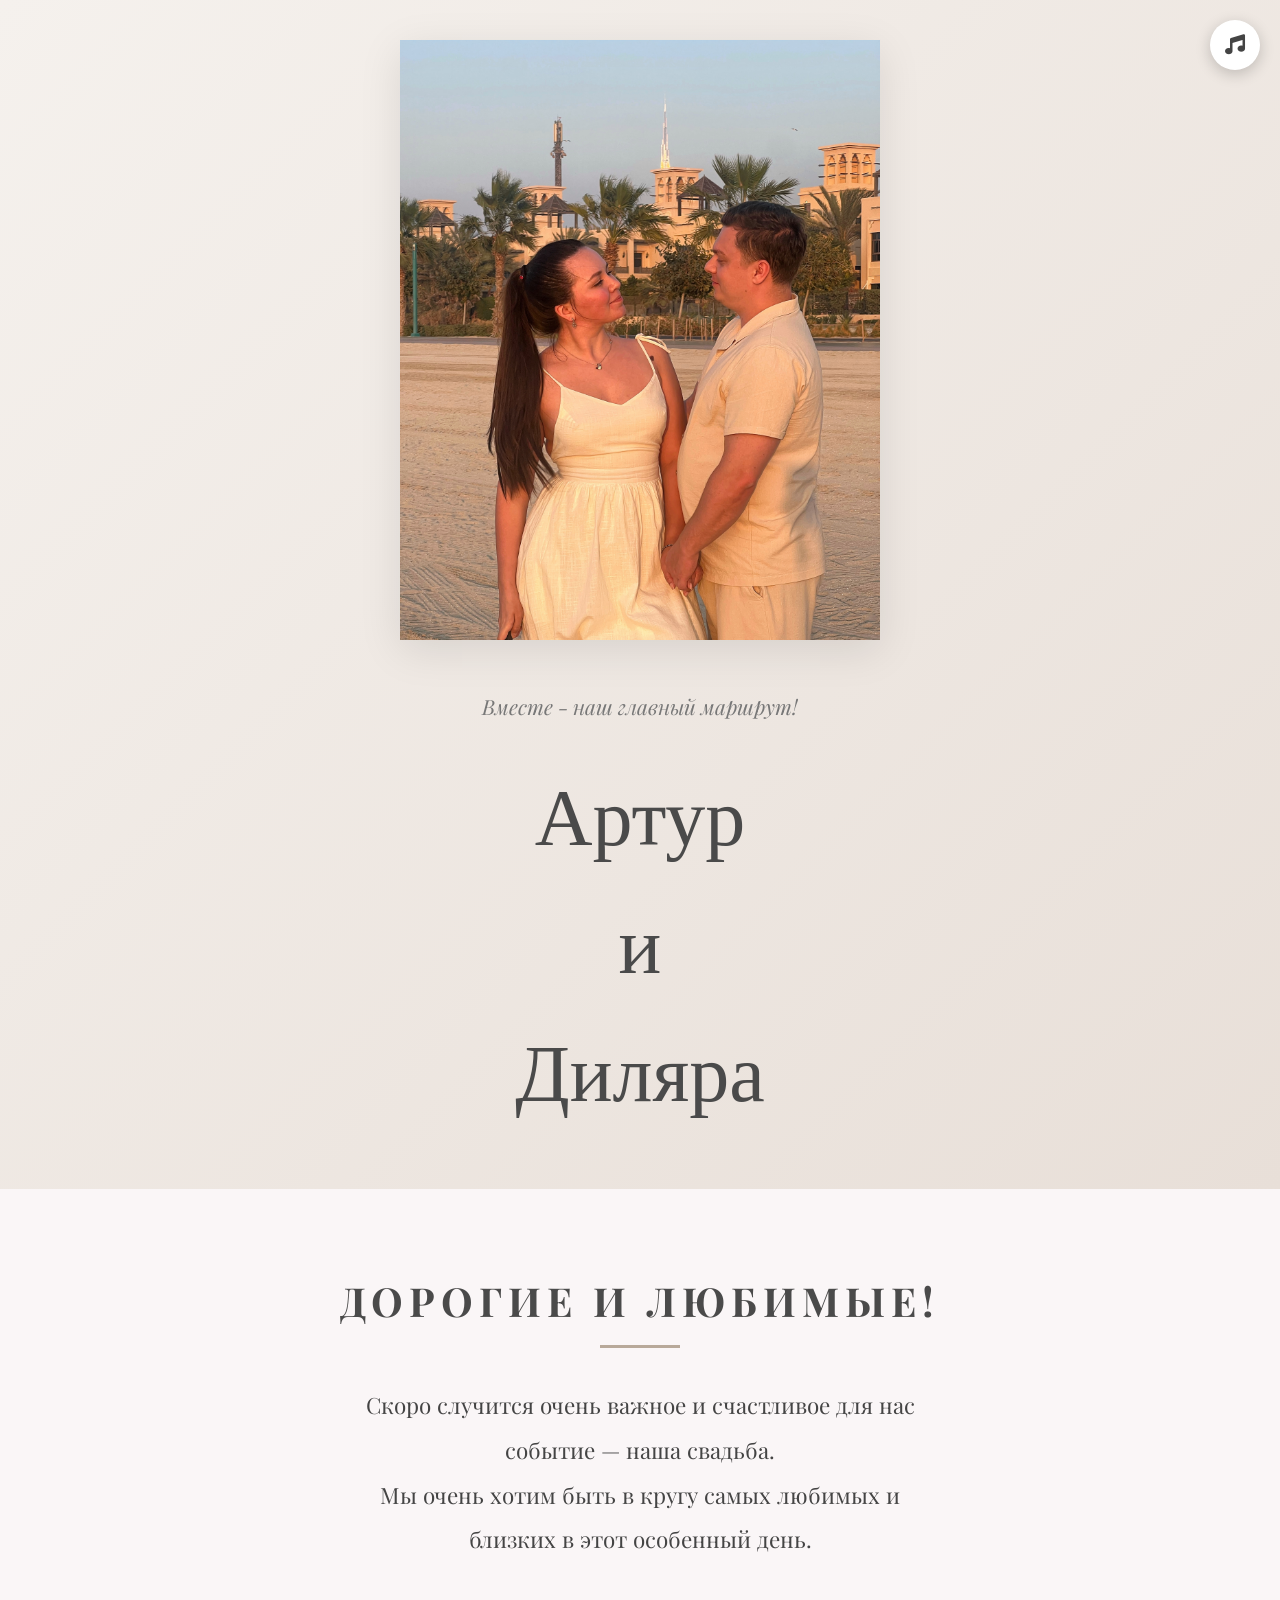
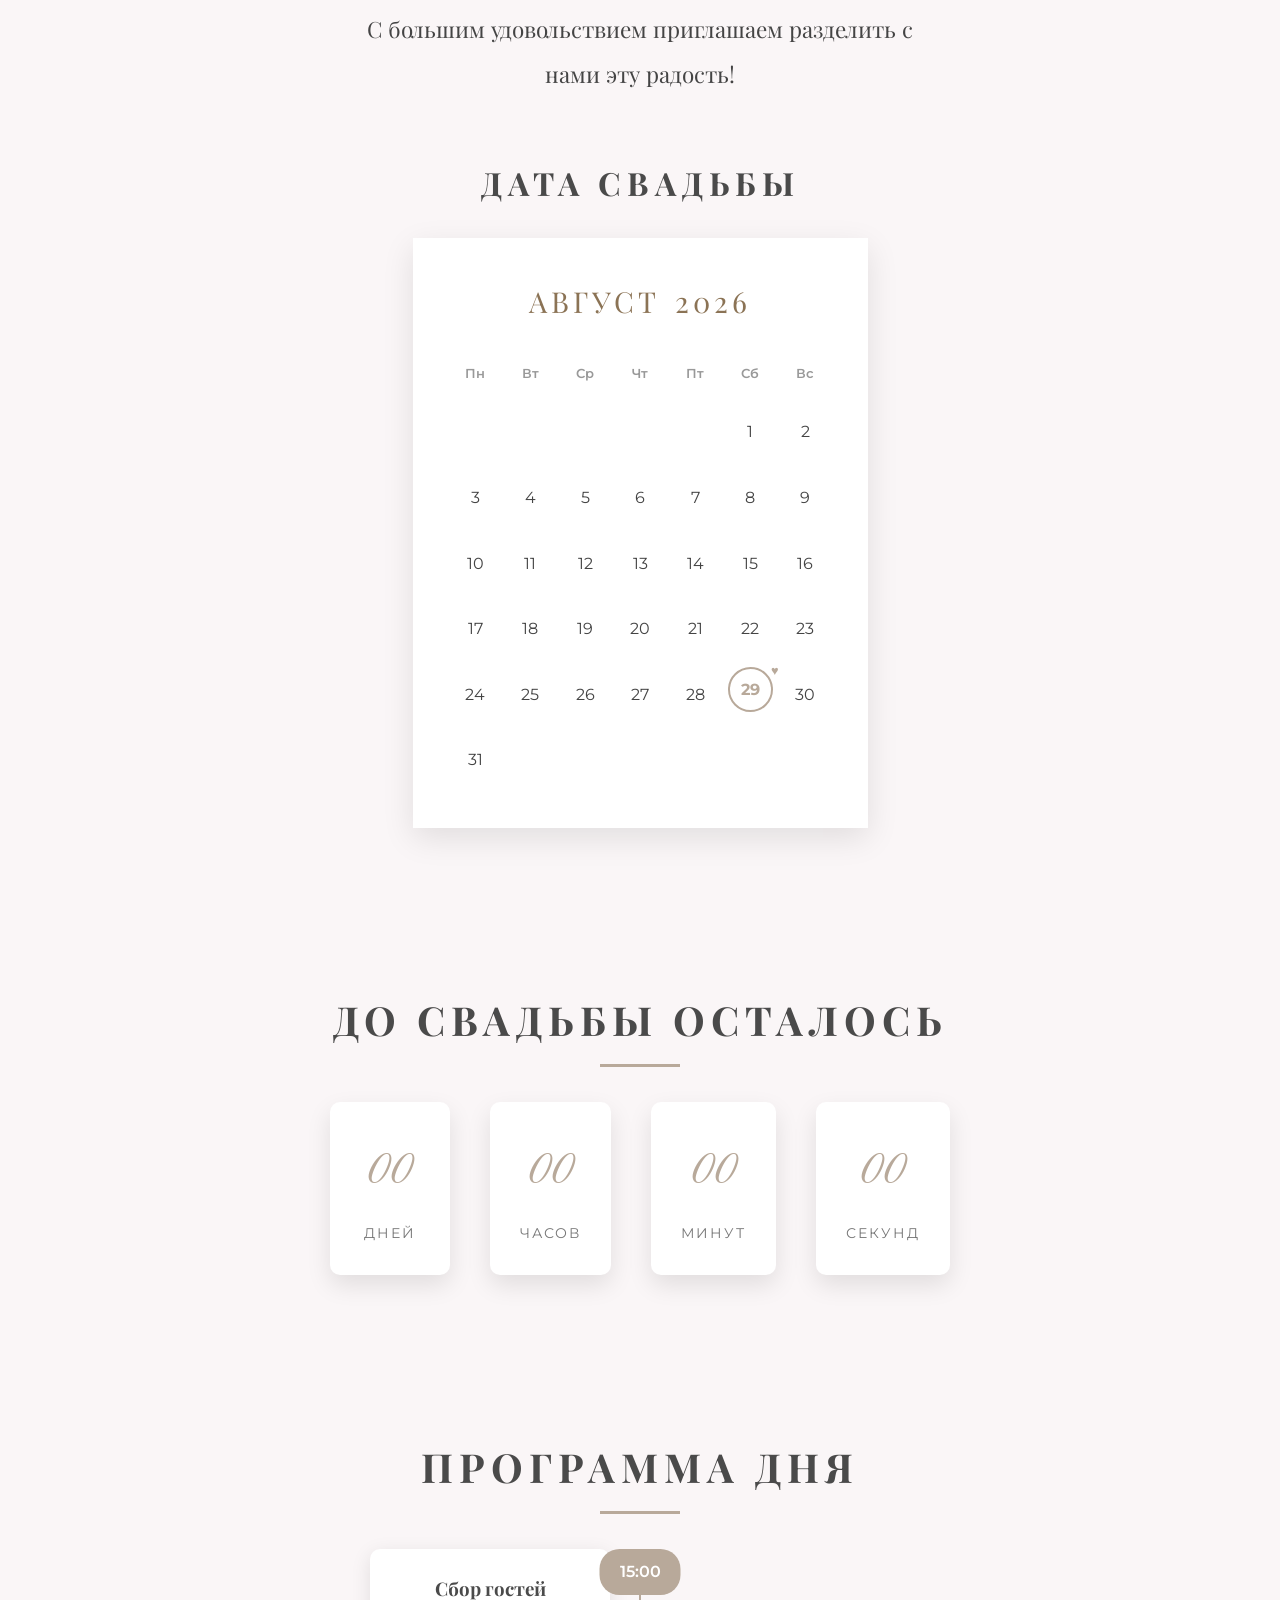
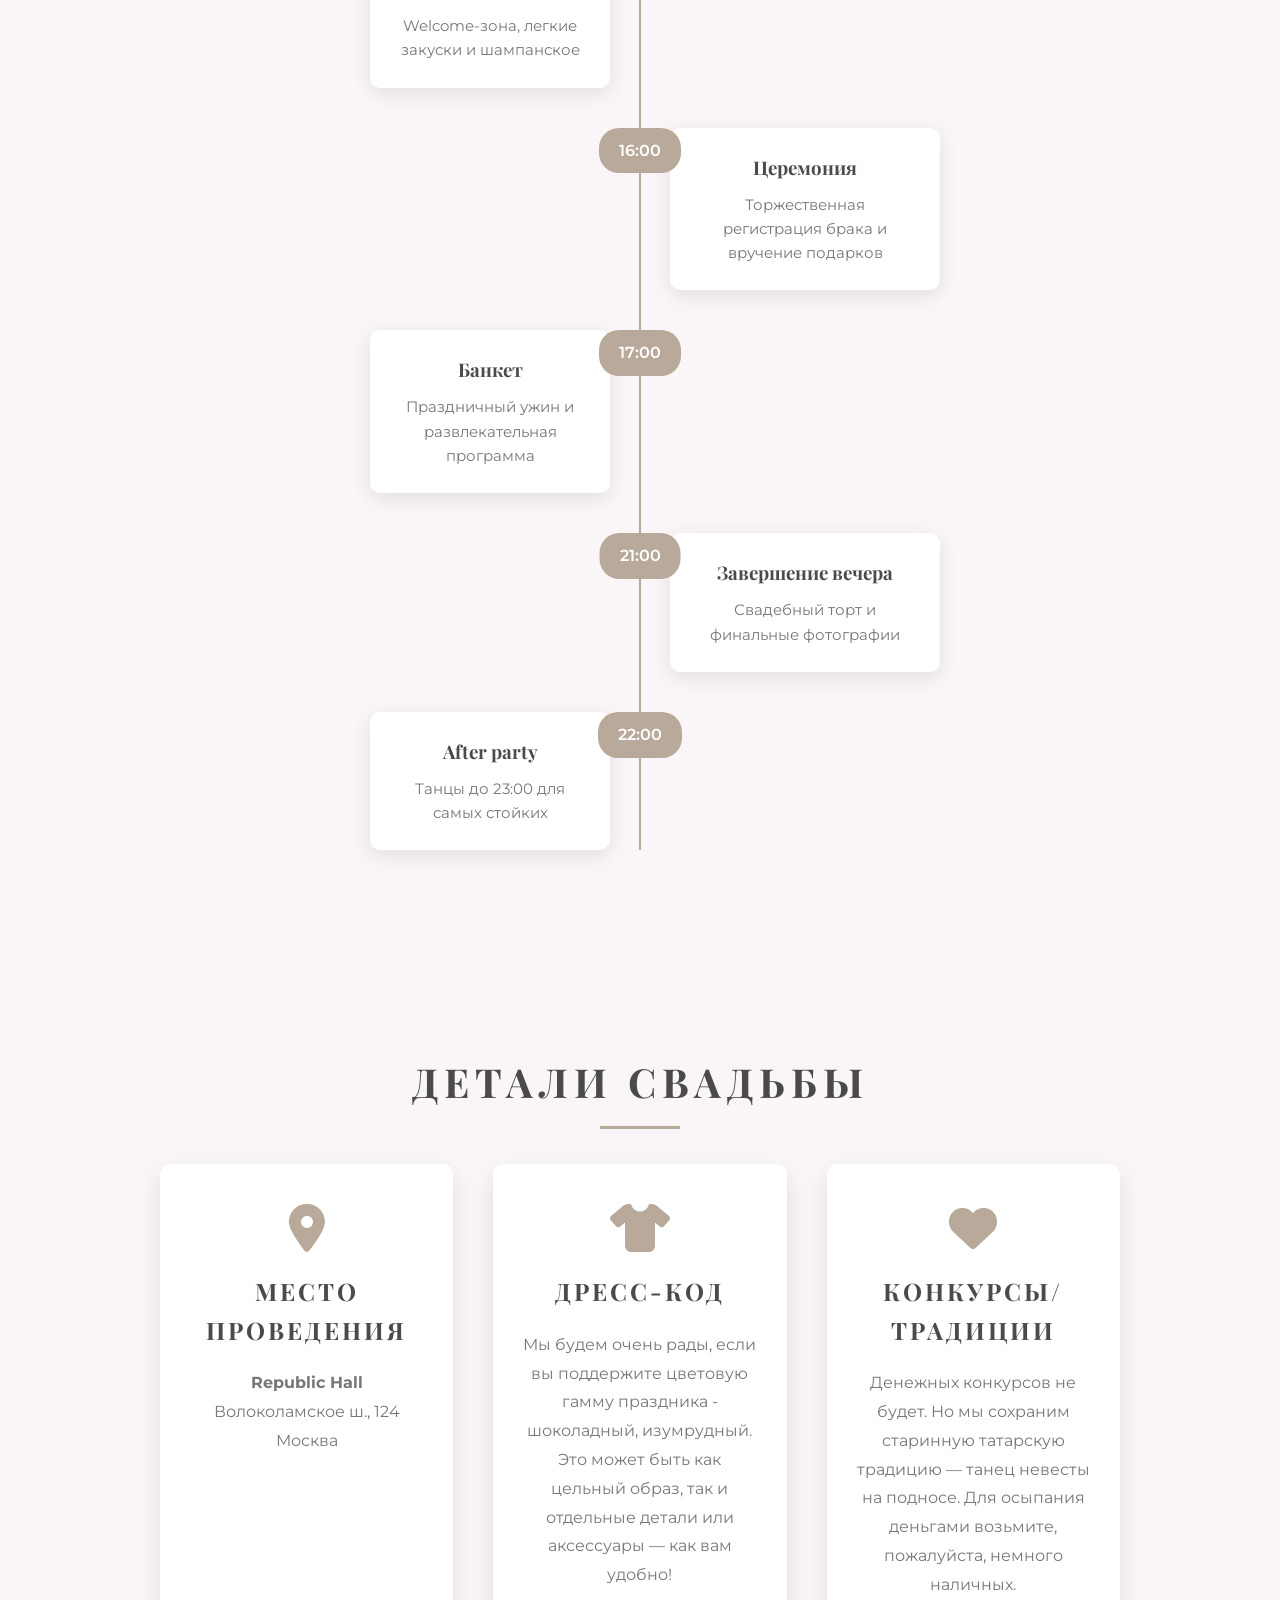
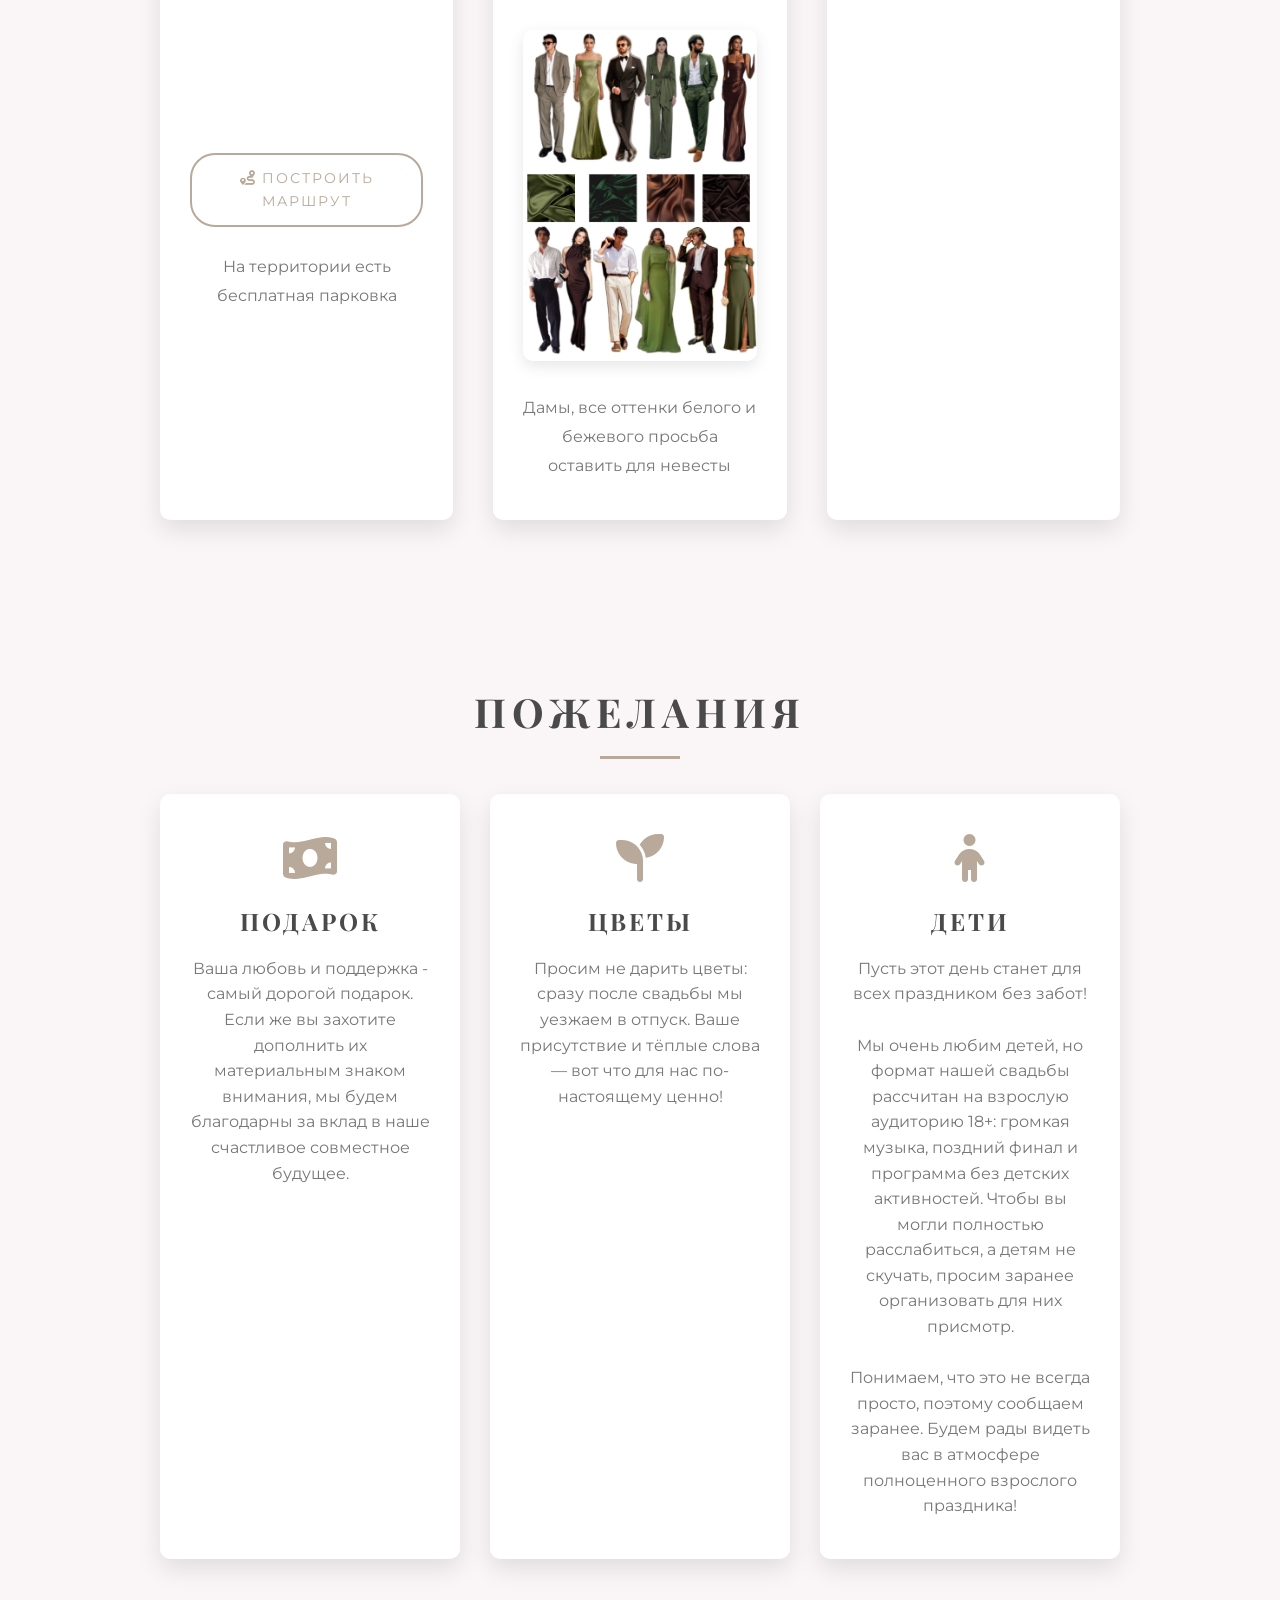
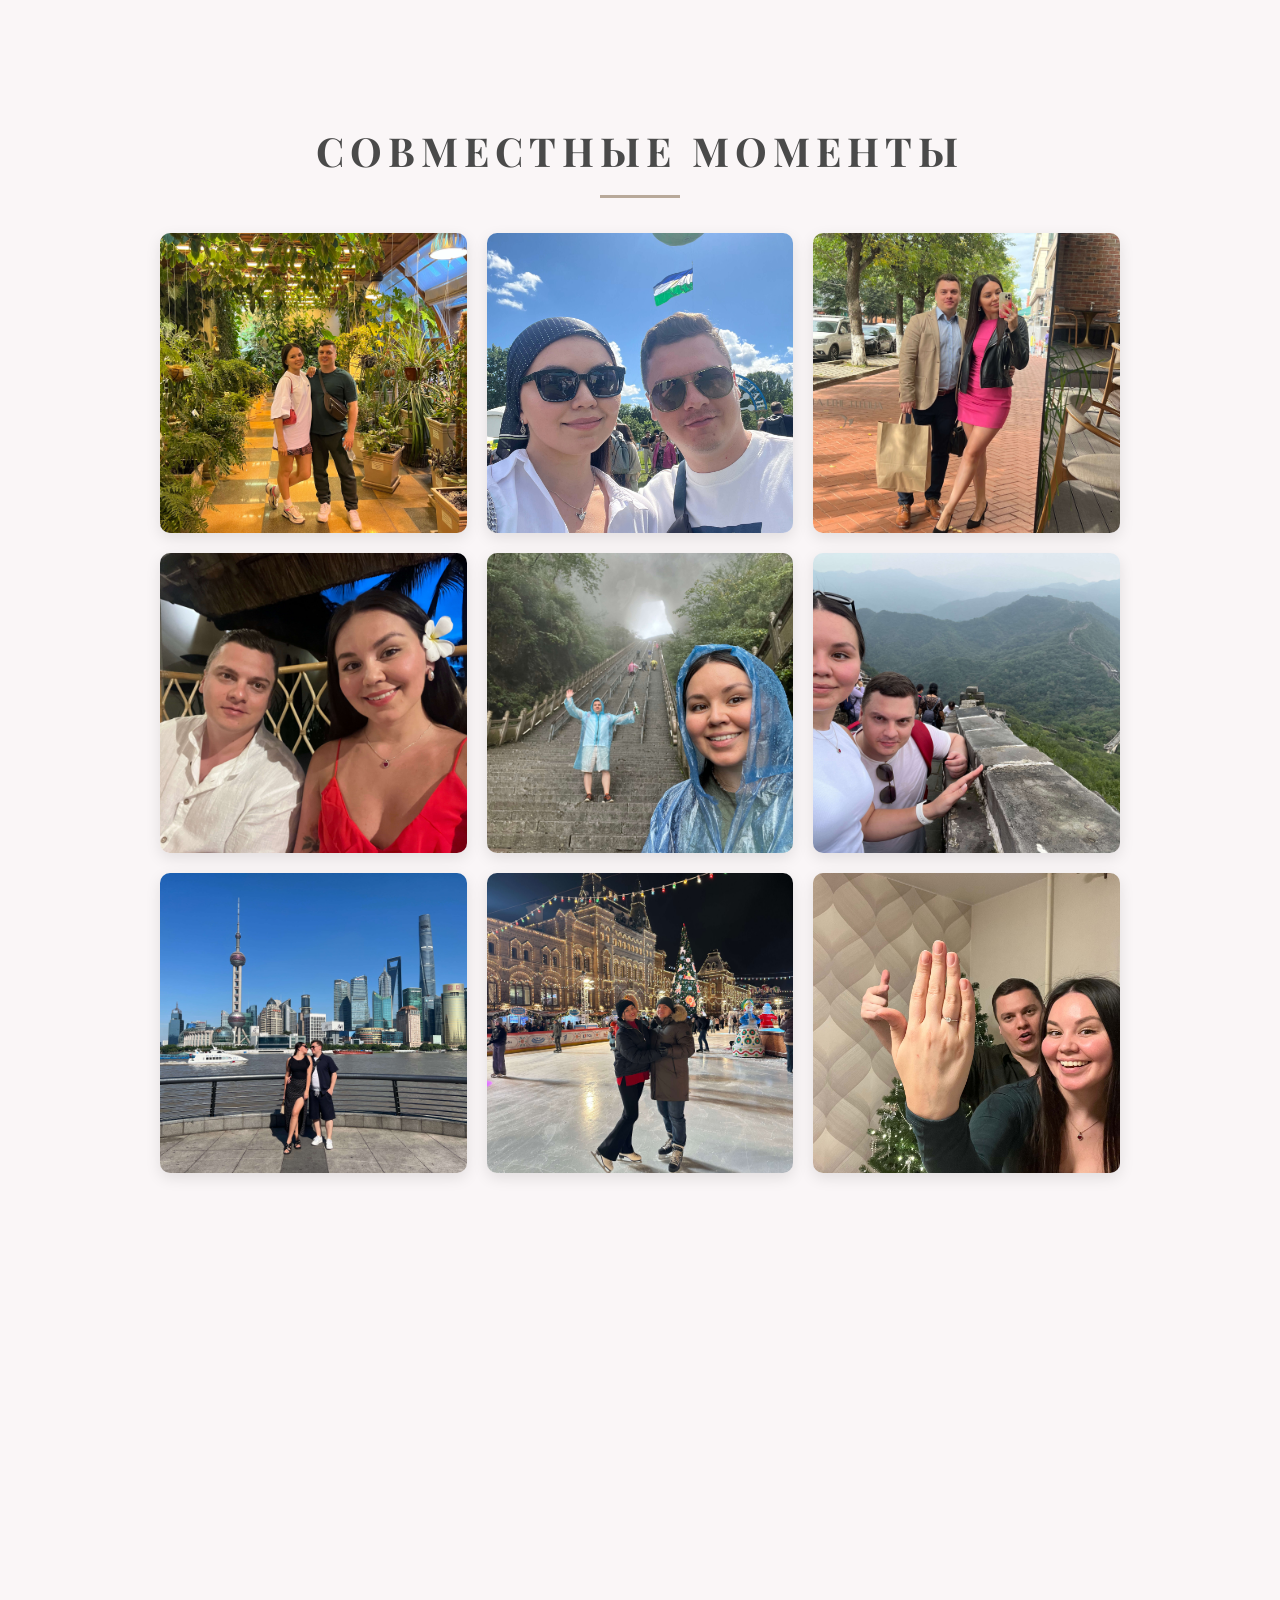
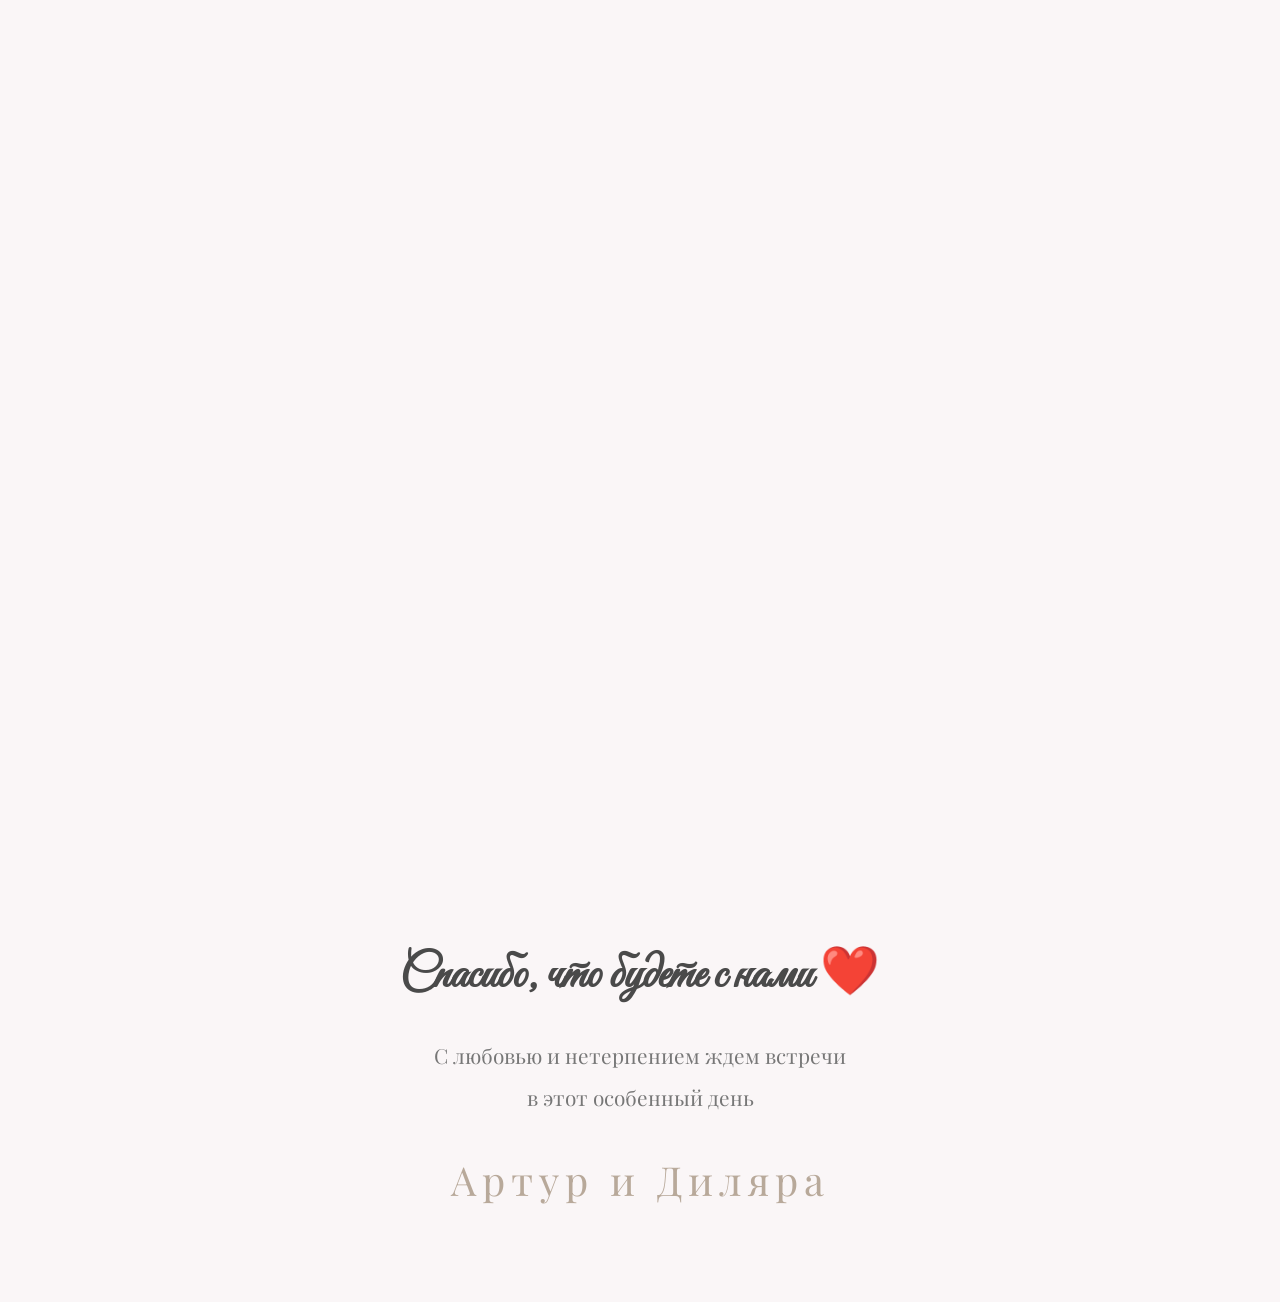
==== index.html @ 61080206 "update code" ====
<!DOCTYPE html>
<html lang="ru">
<head>
    <meta charset="UTF-8">
    <meta name="viewport" content="width=device-width, initial-scale=1.0">
    <title>Артур и Диляра | Свадьба 29.08.2026</title>

    <link rel="stylesheet" href="css/style.css">

    <link rel="preconnect" href="https://fonts.googleapis.com">
    <link rel="preconnect" href="https://fonts.gstatic.com" crossorigin>
    <link href="https://fonts.googleapis.com/css2?family=Dancing+Script:wght@400;700&family=Great+Vibes&family=Playfair+Display:wght@400;700&family=Montserrat:wght@300;400;600&display=swap" rel="stylesheet">

    <link rel="stylesheet" href="https://cdnjs.cloudflare.com/ajax/libs/font-awesome/6.4.0/css/all.min.css">
</head>
<body>

    <!-- Кнопка музыки -->
    <div class="music-btn" onclick="toggleMusic()" id="musicBtn">
        <i class="fas fa-music"></i>
    </div>

    <!-- Аудио -->
    <audio id="music" loop>
        <source src="music/wedding.mp3" type="audio/mpeg">
    </audio>

    <!-- БЛОК 1: HERO -->
    <section class="hero">
        <div class="hero-content">
            <img src="images/about/we.jpeg" alt="Артур и Диляра" class="hero-photo">
            <p class="hero-invitation">Вместе - наш главный маршрут!</p>
            <h1 class="names">Артур <br>и<br> Диляра</h1>
        </div>
    </section>

    <!-- БЛОК 2: ПРИГЛАШЕНИЕ + КАЛЕНДАРЬ -->
    <section class="container fade">
        <h2 class="section-title">Дорогие и любимые!</h2>
        <p class="invitation-text">
            Скоро случится очень важное и счастливое для нас событие — наша свадьба.<br>
            Мы очень хотим быть в кругу самых любимых и близких в этот особенный день.<br><br>
            С большим удовольствием приглашаем разделить с нами эту радость!
        </p>

        <div class="calendar-section">
            <h3 class="calendar-title">Дата свадьбы</h3>
            <div class="calendar">
                <div class="calendar-month-wrapper">
                    <span>Август</span>
                    <span class="calendar-year-inline">2026</span>
                </div>
                <div class="calendar-grid">
                    <div class="calendar-day-header">Пн</div>
                    <div class="calendar-day-header">Вт</div>
                    <div class="calendar-day-header">Ср</div>
                    <div class="calendar-day-header">Чт</div>
                    <div class="calendar-day-header">Пт</div>
                    <div class="calendar-day-header">Сб</div>
                    <div class="calendar-day-header">Вс</div>
                    <div class="calendar-day"></div><div class="calendar-day"></div>
                    <div class="calendar-day"></div><div class="calendar-day"></div><div class="calendar-day"></div>
                    <div class="calendar-day">1</div><div class="calendar-day">2</div><div class="calendar-day">3</div><div class="calendar-day">4</div>
                    <div class="calendar-day">5</div><div class="calendar-day">6</div><div class="calendar-day">7</div><div class="calendar-day">8</div><div class="calendar-day">9</div><div class="calendar-day">10</div><div class="calendar-day">11</div>
                    <div class="calendar-day">12</div><div class="calendar-day">13</div><div class="calendar-day">14</div><div class="calendar-day">15</div><div class="calendar-day">16</div><div class="calendar-day">17</div><div class="calendar-day">18</div>
                    <div class="calendar-day">19</div><div class="calendar-day">20</div><div class="calendar-day">21</div><div class="calendar-day">22</div><div class="calendar-day">23</div><div class="calendar-day">24</div><div class="calendar-day">25</div>
                    <div class="calendar-day">26</div><div class="calendar-day">27</div><div class="calendar-day">28</div>
                    <div class="calendar-day highlighted">29</div>
                    <div class="calendar-day">30</div><div class="calendar-day">31</div><div class="calendar-day"></div>
                </div>
            </div>
        </div>
    </section>

    <!-- БЛОК 3: COUNTDOWN -->
    <section class="container fade">
        <h2 class="section-title">До свадьбы осталось</h2>
        <div class="countdown">
            <div class="countdown-item">
                <span id="days">0</span>
                <p>дней</p>
            </div>
            <div class="countdown-item">
                <span id="hours">0</span>
                <p>часов</p>
            </div>
            <div class="countdown-item">
                <span id="minutes">0</span>
                <p>минут</p>
            </div>
            <div class="countdown-item">
                <span id="seconds">0</span>
                <p>секунд</p>
            </div>
        </div>
    </section>

    <!-- БЛОК 4: ПРОГРАММА ДНЯ -->
    <section class="container fade">
        <h2 class="section-title">Программа дня</h2>
        <div class="timeline">
            <div class="event">
                <div class="event-time">15:00</div>
                <div class="event-content">
                    <h3>Сбор гостей</h3>
                    <p>Welcome-зона, легкие закуски и шампанское</p>
                </div>
            </div>
            <div class="event">
                <div class="event-time">16:00</div>
                <div class="event-content">
                    <h3>Церемония</h3>
                    <p>Торжественная регистрация брака и вручение подарков</p>
                </div>
            </div>
            <div class="event">
                <div class="event-time">17:00</div>
                <div class="event-content">
                    <h3>Банкет</h3>
                    <p>Праздничный ужин и развлекательная программа</p>
                </div>
            </div>
            <div class="event">
                <div class="event-time">21:00</div>
                <div class="event-content">
                    <h3>Завершение вечера</h3>
                    <p>Свадебный торт и финальные фотографии</p>
                </div>
            </div>
            <div class="event">
                <div class="event-time">22:00</div>
                <div class="event-content">
                    <h3>After party</h3>
                    <p>Танцы до 23:00 для самых стойких</p>
                </div>
            </div>
        </div>
    </section>

    <!-- БЛОК 5: ДЕТАЛИ -->
    <section class="container fade">
        <h2 class="section-title">Детали свадьбы</h2>
        <div class="details-grid">

            <div class="detail-card">
                <i class="fas fa-map-marker-alt detail-icon"></i>
                <h3>Место проведения</h3>
                <p><strong>Republic Hall</strong><br>
                Волоколамское ш., 124<br>
                Москва</p>
                <div class="map-container">
                    <iframe src="https://yandex.ru/map-widget/v1/?um=constructor:CPQjJO2e&ll=37.405937,55.830979&z=16"
                            width="100%" height="250" frameborder="0" allowfullscreen></iframe>
                </div>
                <a href="https://yandex.ru/maps/-/CPQjJO2e" target="_blank" class="btn">
                    <i class="fas fa-route"></i> Построить маршрут
                </a>
                <br><br><p>На территории есть бесплатная парковка<br>
            </div>

            <div class="detail-card">
                <i class="fas fa-tshirt detail-icon"></i>
                <h3>Дресс-код</h3>
                <p>Мы будем очень рады, если вы поддержите цветовую гамму праздника - шоколадный, изумрудный.
                    Это может быть как цельный образ, так и отдельные детали или аксессуары — как вам удобно!</p>
                <div class="dress-code-image">
                    <img src="images/other/dresscode.jpg" alt="Цветовая гамма свадьбы" style="width: 100%; max-width:
                    400px; border-radius: 10px; margin-top: 20px; box-shadow: 0 5px 15px rgba(0,0,0,0.1);">
                </div>
                <br><p>Дамы, все оттенки белого и бежевого просьба оставить для невесты</p>
            </div>

            <div class="detail-card">
                <i class="fas fa-heart detail-icon"></i>
                <h3>Конкурсы/Традиции</h3>
                <p>Денежных конкурсов не будет. Но мы сохраним старинную татарскую традицию — танец невесты на подносе.
                    Для осыпания деньгами возьмите, пожалуйста, немного наличных.</p>
            </div>

        </div>
    </section>

    <!-- БЛОК 6: ПОЖЕЛАНИЯ -->
    <section class="container fade">
        <h2 class="section-title">Пожелания</h2>
        <div class="cards">
            <div class="card">
                <i class="fas fa-money-bill-wave card-icon"></i>
                <h3>Подарок</h3>
                <p>Ваша любовь и поддержка - самый дорогой подарок.
                    Если же вы захотите дополнить их материальным знаком внимания,
                    мы будем благодарны за вклад в наше счастливое совместное будущее.</p>
            </div>

            <div class="card">
                <i class="fas fa-seedling card-icon"></i>
                <h3>Цветы</h3>
                <p>Просим не дарить цветы: сразу после свадьбы мы уезжаем в отпуск.
                    Ваше присутствие и тёплые слова — вот что для нас по-настоящему ценно!</p>
            </div>

            <div class="card">
                <i class="fas fa-child card-icon"></i>
                <h3>Дети</h3>
                <p>Пусть этот день станет для всех праздником без забот!<br><br>
                    Мы очень любим детей, но формат нашей свадьбы рассчитан на взрослую аудиторию 18+: громкая музыка,
                    поздний финал и программа без детских активностей. Чтобы вы могли полностью расслабиться,
                    а детям не скучать, просим заранее организовать для них присмотр.<br><br>
                    Понимаем, что это не всегда просто, поэтому сообщаем заранее. Будем рады видеть вас в атмосфере
                    полноценного взрослого праздника!</p>
            </div>
        </div>
    </section>

    <!-- БЛОК 7: ГАЛЕРЕЯ -->
    <section class="container fade">
        <h2 class="section-title">Совместные моменты</h2>
        <div class="gallery">
            <img src="images/gallery/we1.jpg" loading="lazy" alt="Фото 1">
            <img src="images/gallery/we2.jpg" loading="lazy" alt="Фото 2">
            <img src="images/gallery/we3.jpg" loading="lazy" alt="Фото 3">
            <img src="images/gallery/we4.jpg" loading="lazy" alt="Фото 4">
            <img src="images/gallery/we6.jpg" loading="lazy" alt="Фото 5">
            <img src="images/gallery/we5.jpg" loading="lazy" alt="Фото 6">
            <img src="images/gallery/we7.jpg" loading="lazy" alt="Фото 7">
            <img src="images/gallery/we8.jpg" loading="lazy" alt="Фото 8">
            <img src="images/gallery/we9.jpg" loading="lazy" alt="Фото 9">
        </div>
    </section>

    <div id="lightbox">
        <img id="lightbox-img" src="" alt="Увеличенное фото">
        <span class="close-lightbox">&times;</span>
    </div>

    <!-- БЛОК 8: RSVP -->
    <section class="container fade">
        <h2 class="section-title">Подтвердите присутствие</h2>
        <p class="rsvp-text">Пожалуйста, подтвердите своё участие до 1 июля 2026 года</p>

        <form class="rsvp" id="rsvpForm" action="#" method="POST">
            <div class="form-group">
                <label for="name">Ваше имя *</label>
                <input type="text" id="name" name="Имя" required placeholder="Введите ваше имя">
            </div>

            <div class="form-group">
                <label for="attendance">Будете ли вы присутствовать? *</label>
                <select id="attendance" name="Присутствие" required>
                    <option value="">Выберите...</option>
                    <option value="yes">Да, с радостью!</option>
                    <option value="no">К сожалению, не смогу</option>
                </select>
            </div>

            <!-- Дополнительные поля (показываются только если выбрано "Да") -->
            <div id="additionalFields" class="additional-fields" style="display: none;">
                <div class="form-group">
                    <label for="drink">Что будете пить? *</label>
                    <select id="drink" name="Напиток">
                        <option value="">Выберите...</option>
                        <option value="red_wine">Вино красное</option>
                        <option value="white_wine">Вино белое</option>
                        <option value="vodka">Водка</option>
                        <option value="cognac">Коньяк</option>
                        <option value="whiskey">Виски</option>
                        <option value="jin">Джин</option>
                        <option value="none">Не пью</option>
                    </select>
                </div>

                <div class="form-group">
                    <label for="guests">С кем придете? *</label>
                    <select id="guests" name="Количество_гостей">
                        <option value="">Выберите...</option>
                        <option value="1">Я один</option>
                        <option value="2">Я +1</option>
                        <option value="3">Я +2</option>
                        <option value="4">Я +3</option>
                    </select>
                </div>

                <div id="extraGuests" class="extra-guests"></div>

                <div class="form-group full-width">
                    <label for="message">Пожелания</label>
                    <textarea id="message" name="Пожелания" placeholder="Например: аллергии, предпочтения в еде и т.д."></textarea>
                </div>
            </div>

            <button type="submit" class="submit-btn">Отправить ответ</button>
        </form>
    </section>

    <!-- БЛОК 9: КОНТАКТЫ -->
    <section class="container fade">
        <h2 class="section-title">Контакты</h2>
        <p class="elegant-text" style="text-align: center; margin-bottom: 20px;">
            Будем рады ответить на ваши вопросы
        </p>
        <p class="elegant-text" style="text-align: center; margin-bottom: 30px;">
            Вступайте в свадебную группу
        </p>
        <a href="https://t.me/+zC0wwRSzDFk3N2Iy" class="wedding-group-link">
            <i class="fas fa-users"></i> Группа свадьбы
        </a>
    </section>

    <!-- БЛОК 10: БЛАГОДАРНОСТЬ -->
    <section class="container">
        <h2 class="thanks-title">
            Спасибо, что будете с нами ❤️
        </h2>
        <p class="thanks-text">
            С любовью и нетерпением ждем встречи<br>
            в этот особенный день
        </p>
        <div class="thanks-names">Артур и Диляра</div>
    </section>

    <!-- Scripts -->
    <script src="js/countdown.js"></script>
    <script src="js/gallery.js"></script>
    <script src="js/guests.js"></script>
    <script src="js/animations.js"></script>
    <script src="js/music.js"></script>

</body>
</html>
---- css/style.css ----
/* ОБЩИЕ СТИЛИ */
* {
    margin: 0;
    padding: 0;
    box-sizing: border-box;
}

body {
    font-family: 'Montserrat', sans-serif;
    background: #faf6f7;
    color: #444;
    line-height: 1.6;
    overflow-x: hidden;
}

/* КНОПКА МУЗЫКИ */
.music-btn {
    position: fixed;
    top: 20px;
    right: 20px;
    background: white;
    width: 50px;
    height: 50px;
    border-radius: 50%;
    display: flex;
    align-items: center;
    justify-content: center;
    cursor: pointer;
    box-shadow: 0 4px 15px rgba(0,0,0,0.2);
    z-index: 1001;
    font-size: 20px;
    transition: transform 0.3s;
}

.music-btn:hover {
    transform: scale(1.1);
}

.music-btn.playing {
    animation: pulse 2s infinite;
}

@keyframes pulse {
    0%, 100% { transform: scale(1); }
    50% { transform: scale(1.1); }
}

/* HERO SECTION */
.hero {
    min-height: 100vh;
    display: flex;
    justify-content: center;
    align-items: center;
    text-align: center;
    background: linear-gradient(135deg, #f5f1ed 0%, #e8dfd8 100%);
    padding: 40px 20px;
}

.hero-content {
    max-width: 800px;
}

.hero-photo {
    width: 100%;
    max-width: 500px;
    height: 600px;
    object-fit: cover;
    margin-bottom: 40px;
    box-shadow: 0 10px 40px rgba(0,0,0,0.1);
}

.hero-invitation {
    font-family: 'Playfair Display', serif;
    font-size: 1.3rem;
    font-style: italic;
    color: #777;
    margin-bottom: 30px;
    line-height: 1.8;
}

.names {
    font-family: 'Dancing Script', cursive;
    font-size: 80px;
    font-weight: 400;
    color: #4a4a4a;
    margin-bottom: 10px;
}

.date {
    font-family: 'Playfair Display', serif;
    font-size: 26px;
    color: #8b7355;
    letter-spacing: 3px;
    margin-top: 20px;
}

/* CONTAINER */
.container {
    max-width: 1000px;
    margin: auto;
    padding: 80px 20px;
    text-align: center;
}

.section-title {
    font-family: 'Playfair Display', serif;
    font-size: 2.5rem;
    letter-spacing: 6px;
    text-transform: uppercase;
    margin-bottom: 50px;
    color: #4a4a4a;
    position: relative;
}

.section-title::after {
    content: '';
    position: absolute;
    bottom: -15px;
    left: 50%;
    transform: translateX(-50%);
    width: 80px;
    height: 3px;
    background: #b8a99a;
}

/* ПРИГЛАШЕНИЕ И КАЛЕНДАРЬ */
.invitation-text {
    font-family: 'Playfair Display', serif;
    font-size: 1.4rem;
    line-height: 2;
    color: #444;
    max-width: 600px;
    margin: 0 auto 60px;
}

.calendar-section {
    margin-top: 60px;
}

.calendar-title {
    font-family: 'Playfair Display', serif;
    font-size: 2rem;
    letter-spacing: 6px;
    text-transform: uppercase;
    margin-bottom: 30px;
    color: #4a4a4a;
}

.calendar {
    display: inline-block;
    background: white;
    padding: 40px;
    box-shadow: 0 10px 30px rgba(0,0,0,0.1);
}


.calendar-month-wrapper {
    font-family: 'Playfair Display', serif;
    font-size: 1.8rem;
    text-transform: uppercase;
    letter-spacing: 4px;
    margin-bottom: 30px;
    color: #8b7355;
    display: flex;
    align-items: baseline;
    justify-content: center;
    gap: 15px;
}

.calendar-year-inline {
    font-size: 1.8rem;
    color: #8b7355;
    font-weight: 400;
}

.calendar-grid {
    display: grid;
    grid-template-columns: repeat(7, 1fr);
    gap: 10px;
    text-align: center;
}

.calendar-day-header {
    font-size: 0.8rem;
    color: #999;
    padding: 10px;
    font-weight: 600;
}

.calendar-day {
    padding: 15px 10px;
    font-size: 1rem;
    color: #444;
    transition: all 0.3s;
}

.calendar-day.highlighted {
    border: 2px solid #b8a99a;
    border-radius: 50%;
    width: 45px;
    height: 45px;
    display: flex;
    align-items: center;
    justify-content: center;
    margin: 0 auto;
    position: relative;
    color: #b8a99a;
    font-weight: bold;
}

.calendar-day.highlighted::after {
    content: '♥';
    position: absolute;
    top: -8px;
    right: -8px;
    color: #b8a99a;
    font-size: 0.8rem;
}

/* COUNTDOWN */
.countdown {
    display: flex;
    justify-content: center;
    gap: 40px;
    flex-wrap: wrap;
}

.countdown-item {
    background: white;
    padding: 30px;
    border-radius: 10px;
    box-shadow: 0 10px 25px rgba(0,0,0,0.1);
    min-width: 120px;
}

.countdown-item span {
    font-family: 'Great Vibes', cursive;
    font-size: 50px;
    color: #b8a99a;
    display: block;
}

.countdown-item p {
    font-size: 0.9rem;
    color: #777;
    text-transform: uppercase;
    letter-spacing: 2px;
    margin-top: 10px;
}

/* TIMELINE */
.timeline {
    max-width: 600px;
    margin: 0 auto;
    position: relative;
}

.timeline::before {
    content: '';
    position: absolute;
    left: 50%;
    transform: translateX(-50%);
    width: 2px;
    height: 100%;
    background: #b8a99a;
}

.event {
    display: flex;
    justify-content: flex-end;
    padding-right: 50%;
    position: relative;
    margin-bottom: 40px;
}

.event:nth-child(even) {
    justify-content: flex-start;
    padding-right: 0;
    padding-left: 50%;
}

.event-time {
    position: absolute;
    left: 50%;
    transform: translateX(-50%);
    background: #b8a99a;
    color: white;
    padding: 10px 20px;
    border-radius: 20px;
    font-weight: 600;
    white-space: nowrap;
    z-index: 1;
}

.event-content {
    background: white;
    padding: 25px;
    border-radius: 10px;
    box-shadow: 0 5px 20px rgba(0,0,0,0.1);
    margin: 0 30px;
    max-width: 300px;
}

.event:nth-child(even) .event-content {
    margin-left: 30px;
    margin-right: 0;
}

.event-content h3 {
    font-family: 'Playfair Display', serif;
    color: #4a4a4a;
    margin-bottom: 10px;
}

.event-content p {
    color: #777;
    font-size: 0.95rem;
}

/* ДЕТАЛИ */
.details-grid {
    display: grid;
    grid-template-columns: repeat(auto-fit, minmax(280px, 1fr));
    gap: 40px;
    margin-top: 50px;
}

.detail-card {
    background: white;
    padding: 40px 30px;
    border-radius: 10px;
    box-shadow: 0 10px 25px rgba(0,0,0,0.1);
    transition: transform 0.3s;
}

.detail-card:hover {
    transform: translateY(-5px);
}

.detail-icon {
    font-size: 3rem;
    color: #b8a99a;
    margin-bottom: 20px;
}

.detail-card h3 {
    font-family: 'Playfair Display', serif;
    font-size: 1.5rem;
    letter-spacing: 3px;
    text-transform: uppercase;
    margin-bottom: 20px;
    color: #4a4a4a;
}

.detail-card p {
    color: #777;
    line-height: 1.8;
}

.map-container {
    margin-top: 20px;
    border-radius: 10px;
    overflow: hidden;
}

.btn {
    display: inline-block;
    margin-top: 20px;
    padding: 12px 30px;
    background: transparent;
    border: 2px solid #b8a99a;
    color: #b8a99a;
    text-decoration: none;
    font-size: 0.9rem;
    letter-spacing: 2px;
    text-transform: uppercase;
    border-radius: 25px;
    transition: all 0.3s;
    cursor: pointer;
}

.btn:hover {
    background: #b8a99a;
    color: white;
}

.dress-code-colors {
    display: flex;
    justify-content: center;
    gap: 15px;
    margin-top: 20px;
}

.color-square {
    width: 40px;
    height: 40px;
    border: 2px solid white;
    box-shadow: 0 2px 5px rgba(0,0,0,0.2);
    border-radius: 5px;
}

/* CARDS */
.cards {
    display: grid;
    grid-template-columns: repeat(auto-fit, minmax(250px, 1fr));
    gap: 30px;
    margin-top: 50px;
}

.card {
    background: white;
    padding: 40px 30px;
    border-radius: 10px;
    box-shadow: 0 10px 25px rgba(0,0,0,0.1);
    transition: transform 0.3s;
}

.card:hover {
    transform: translateY(-5px);
}

.card-icon {
    font-size: 3rem;
    color: #b8a99a;
    margin-bottom: 20px;
}

.card h3 {
    font-family: 'Playfair Display', serif;
    font-size: 1.5rem;
    letter-spacing: 3px;
    text-transform: uppercase;
    margin-bottom: 15px;
    color: #4a4a4a;
}

.card p {
    color: #777;
    line-height: 1.6;
}

/* ГАЛЕРЕЯ */
.gallery {
    display: grid;
    grid-template-columns: repeat(auto-fit, minmax(250px, 1fr));
    gap: 20px;
    margin-top: 40px;
}

.gallery img {
    width: 100%;
    height: 300px;
    object-fit: cover;
    border-radius: 10px;
    cursor: pointer;
    transition: transform 0.3s;
    box-shadow: 0 5px 15px rgba(0,0,0,0.1);
}

.gallery img:hover {
    transform: scale(1.05);
}

#lightbox {
    display: none;
    position: fixed;
    top: 0;
    left: 0;
    width: 100%;
    height: 100%;
    background: rgba(0,0,0,0.95);
    justify-content: center;
    align-items: center;
    z-index: 2000;
}

#lightbox.active {
    display: flex;
}

#lightbox-img {
    max-width: 90%;
    max-height: 90%;
    object-fit: contain;
}

.close-lightbox {
    position: absolute;
    top: 20px;
    right: 40px;
    color: white;
    font-size: 40px;
    cursor: pointer;
    transition: color 0.3s;
}

.close-lightbox:hover {
    color: #b8a99a;
}

/* RSVP */
.rsvp-text {
    font-size: 1.1rem;
    color: #777;
    margin-bottom: 40px;
}

.rsvp {
    max-width: 600px;
    margin: 0 auto;
    background: white;
    padding: 50px 40px;
    border-radius: 15px;
    box-shadow: 0 10px 30px rgba(0,0,0,0.1);
}

.form-group {
    margin-bottom: 25px;
    text-align: left;
}

.form-group label {
    display: block;
    font-size: 0.85rem;
    letter-spacing: 2px;
    text-transform: uppercase;
    color: #8b7355;
    margin-bottom: 10px;
    font-weight: 600;
}

.form-group input,
.form-group select,
.form-group textarea {
    width: 100%;
    padding: 15px;
    border: 2px solid #e8dfd8;
    border-radius: 8px;
    font-family: 'Montserrat', sans-serif;
    font-size: 1rem;
    transition: border-color 0.3s;
    background: #faf6f7;
}

.form-group input:focus,
.form-group select:focus,
.form-group textarea:focus {
    outline: none;
    border-color: #b8a99a;
}

.form-group textarea {
    min-height: 120px;
    resize: vertical;
}

.extra-guests {
    display: none;
    flex-direction: column;
    gap: 20px;
    padding: 20px;
    background: #faf6f7;
    border-radius: 10px;
    margin-bottom: 20px;
}

.extra-guests.active {
    display: flex;
}

.guest-section {
    padding: 20px;
    background: white;
    border-left: 4px solid #b8a99a;
    border-radius: 5px;
}

.guest-title {
    font-family: 'Playfair Display', serif;
    font-size: 1.2rem;
    margin-bottom: 15px;
    color: #4a4a4a;
}

.submit-btn {
    width: 100%;
    padding: 18px;
    background: #b8a99a;
    color: white;
    border: none;
    border-radius: 30px;
    font-family: 'Montserrat', sans-serif;
    font-size: 1rem;
    letter-spacing: 3px;
    text-transform: uppercase;
    cursor: pointer;
    transition: all 0.3s;
    font-weight: 600;
}

.submit-btn:hover {
    background: #8b7355;
    transform: translateY(-2px);
    box-shadow: 0 5px 20px rgba(0,0,0,0.2);
}

/* КОНТАКТЫ */
.contact-info {
    margin-bottom: 30px;
}

.contact-info > p {
    font-size: 1.1rem;
    color: #777;
    margin-bottom: 30px;
}

.contact-person {
    margin-bottom: 20px;
}

.contact-person strong {
    display: block;
    font-size: 1.3rem;
    color: #4a4a4a;
    margin-bottom: 5px;
}

.contact-person a {
    color: #b8a99a;
    text-decoration: none;
    font-size: 1.2rem;
    transition: color 0.3s;
}

.contact-person a:hover {
    color: #8b7355;
}

.wedding-group-link {
    display: inline-block;
    margin-top: 20px;
    padding: 15px 40px;
    background: #b8a99a;
    color: white;
    text-decoration: none;
    font-size: 0.9rem;
    letter-spacing: 2px;
    text-transform: uppercase;
    border-radius: 30px;
    transition: all 0.3s;
}

.wedding-group-link:hover {
    background: #8b7355;
    transform: translateY(-2px);
}

/* БЛАГОДАРНОСТЬ */
.thanks-title {
    font-family: 'Great Vibes', cursive;
    font-size: 3rem;
    color: #4a4a4a;
    margin-bottom: 20px;
}

.thanks-text {
    font-family: 'Playfair Display', serif;
    font-size: 1.3rem;
    color: #777;
    line-height: 2;
    margin-bottom: 30px;
}

.thanks-names {
    font-family: 'Playfair Display', serif;
    font-size: 2.5rem;
    letter-spacing: 6px;
    color: #b8a99a;
    margin-bottom: 10px;
}

/* АНИМАЦИИ */
.fade {
    opacity: 0;
    transform: translateY(40px);
    transition: all 1s ease-out;
}

.fade.visible {
    opacity: 1;
    transform: translateY(0);
}


.elegant-text {
    font-family: 'Playfair Display', serif;
    font-size: 1.4rem;
    line-height: 2;
    color: #444;
}

/* Анимация появления дополнительных полей */
.additional-fields {
    animation: slideDown 0.4s ease-out;
}

@keyframes slideDown {
    from {
        opacity: 0;
        transform: translateY(-20px);
    }
    to {
        opacity: 1;
        transform: translateY(0);
    }
}

.dress-code-image {
    margin-top: 20px;
    text-align: center;
}

/* АДАПТИВНОСТЬ */
@media (max-width: 768px) {
    .names {
        font-size: 50px;
        font-weight: 700;
    }

    .hero-photo {
        height: 400px;
    }

    .section-title {
        font-size: 1.8rem;
        letter-spacing: 4px;
    }

    .countdown {
        gap: 15px;
    }

    .countdown-item {
        min-width: 80px;
        padding: 20px 15px;
    }

    .countdown-item span {
        font-size: 35px;
    }

    .timeline::before {
        left: 30px;
    }

    .event,
    .event:nth-child(even) {
        justify-content: flex-start;
        padding-left: 80px;
        padding-right: 0;
    }

    .event-time {
        left: 30px;
        transform: translateX(-50%);
    }

    .event-content,
    .event:nth-child(even) .event-content {
        margin: 0;
        max-width: 100%;
    }

    .calendar {
        padding: 20px;
    }

    .calendar-day {
        padding: 10px 5px;
        font-size: 0.9rem;
    }

    .calendar-month-wrapper {
        font-size: 1.4rem;
        flex-direction: column;
        gap: 5px;
    }

    .calendar-year-inline {
        font-size: 1.4rem;
    }

    .rsvp {
        padding: 30px 20px;
    }

    .elegant-text,
    .invitation-text,
    .rsvp-text,
    .contact-info > p,
    .thanks-text,
    .event-content p,
    .detail-card p,
    .card p,
    .hero-invitation {
        font-size: 1.1rem !important;
        line-height: 1.8 !important;
    }
}
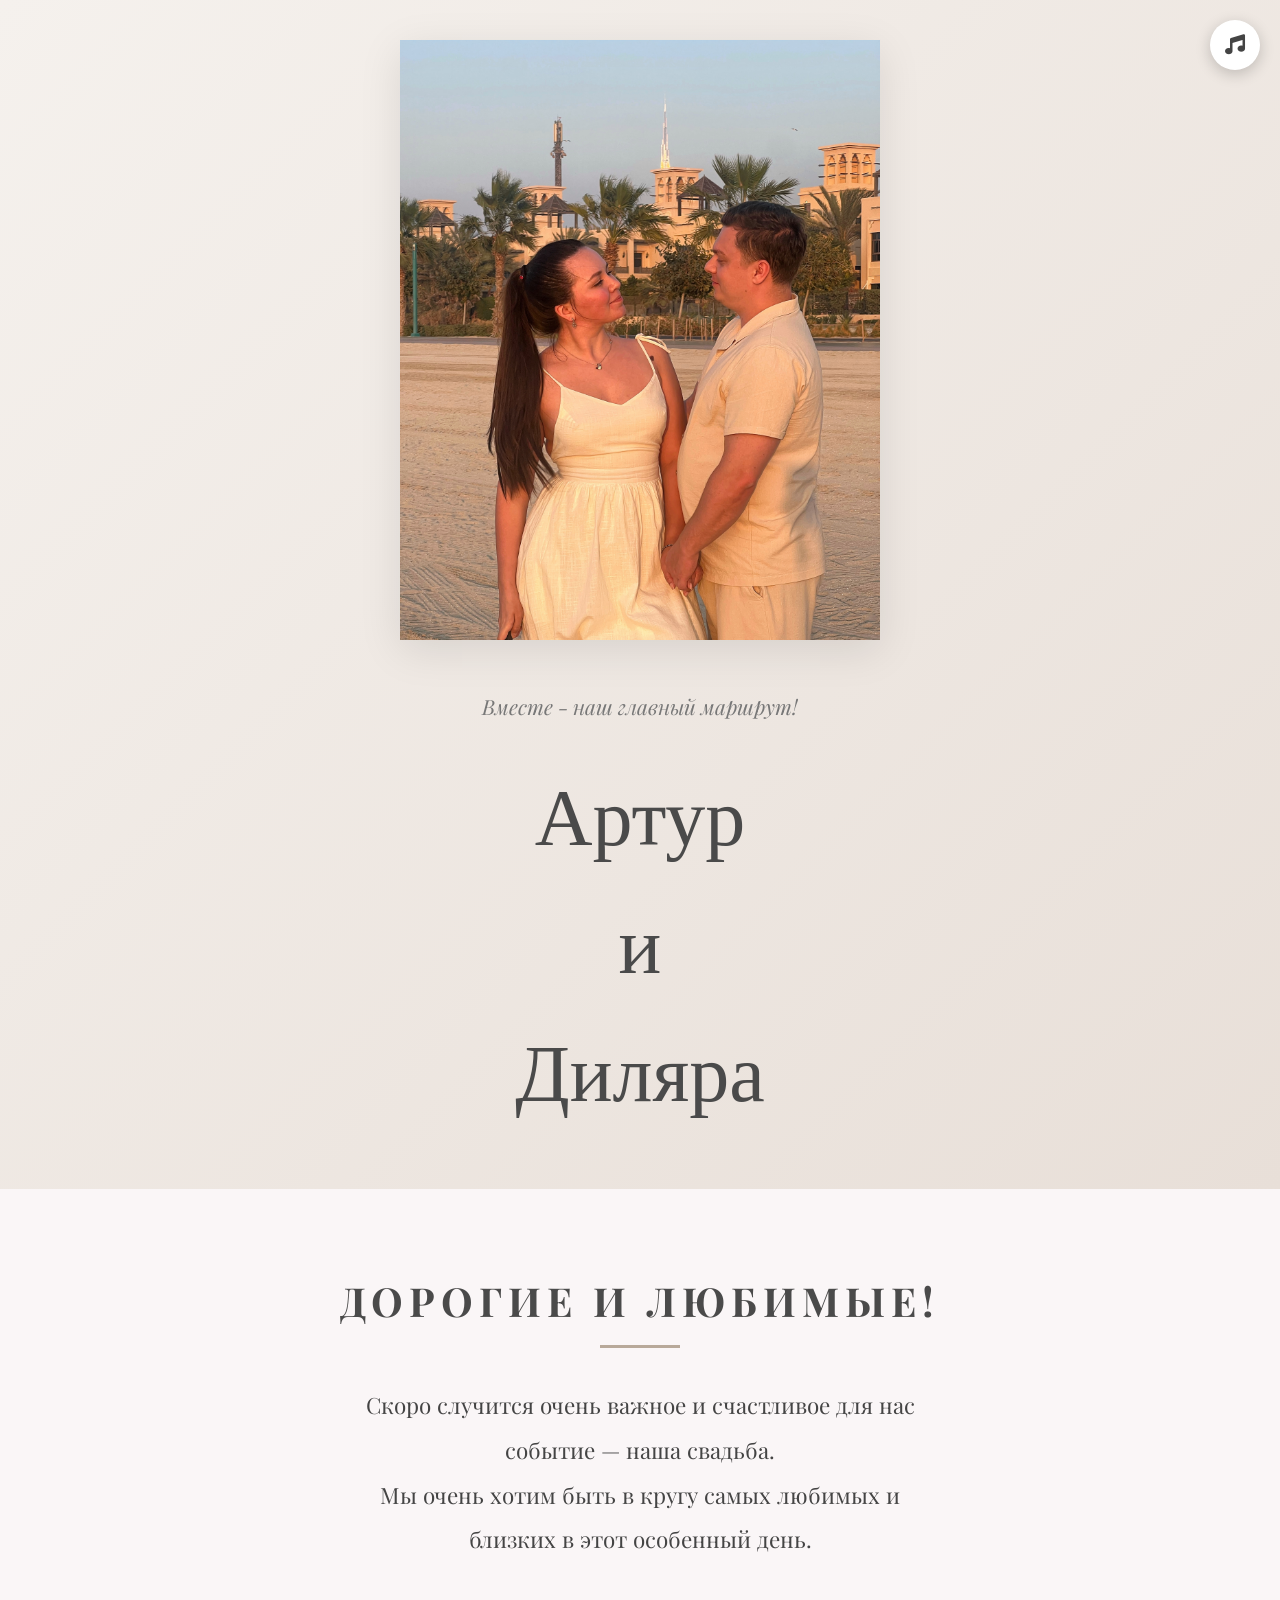
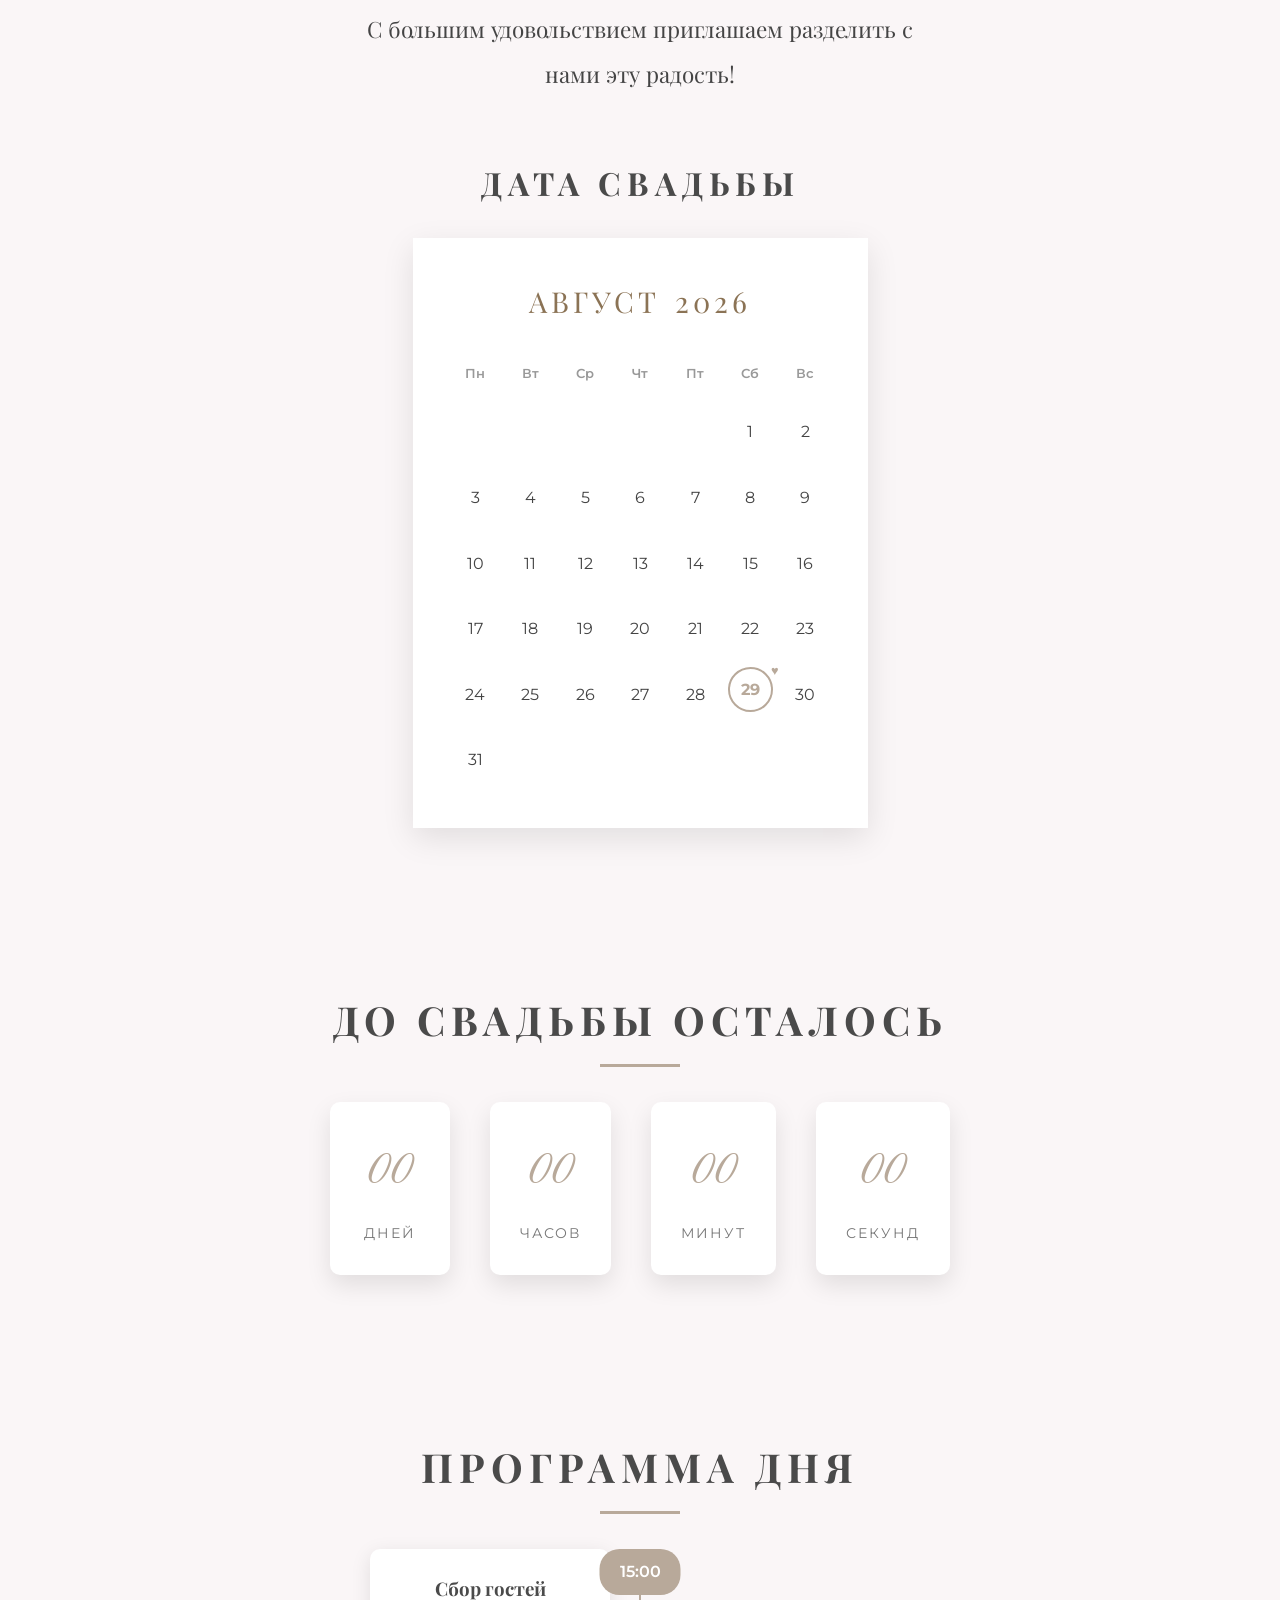
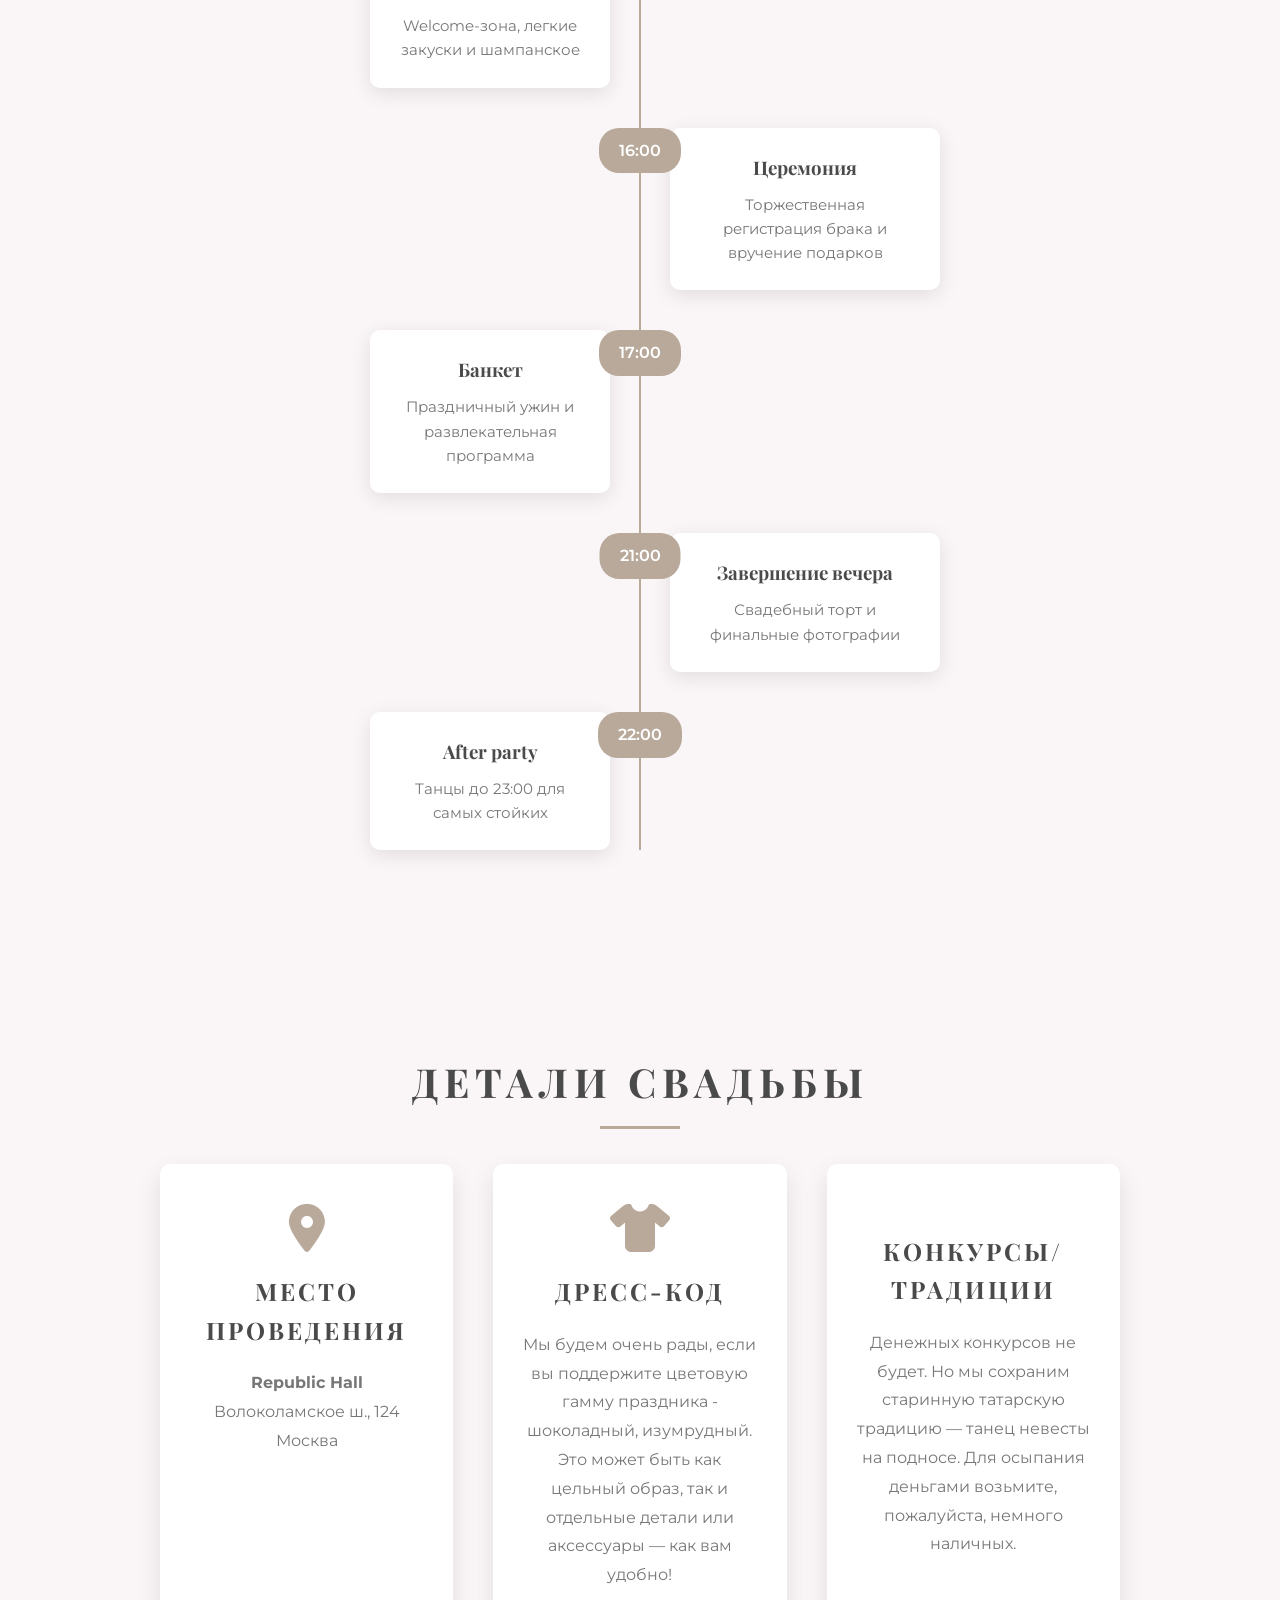
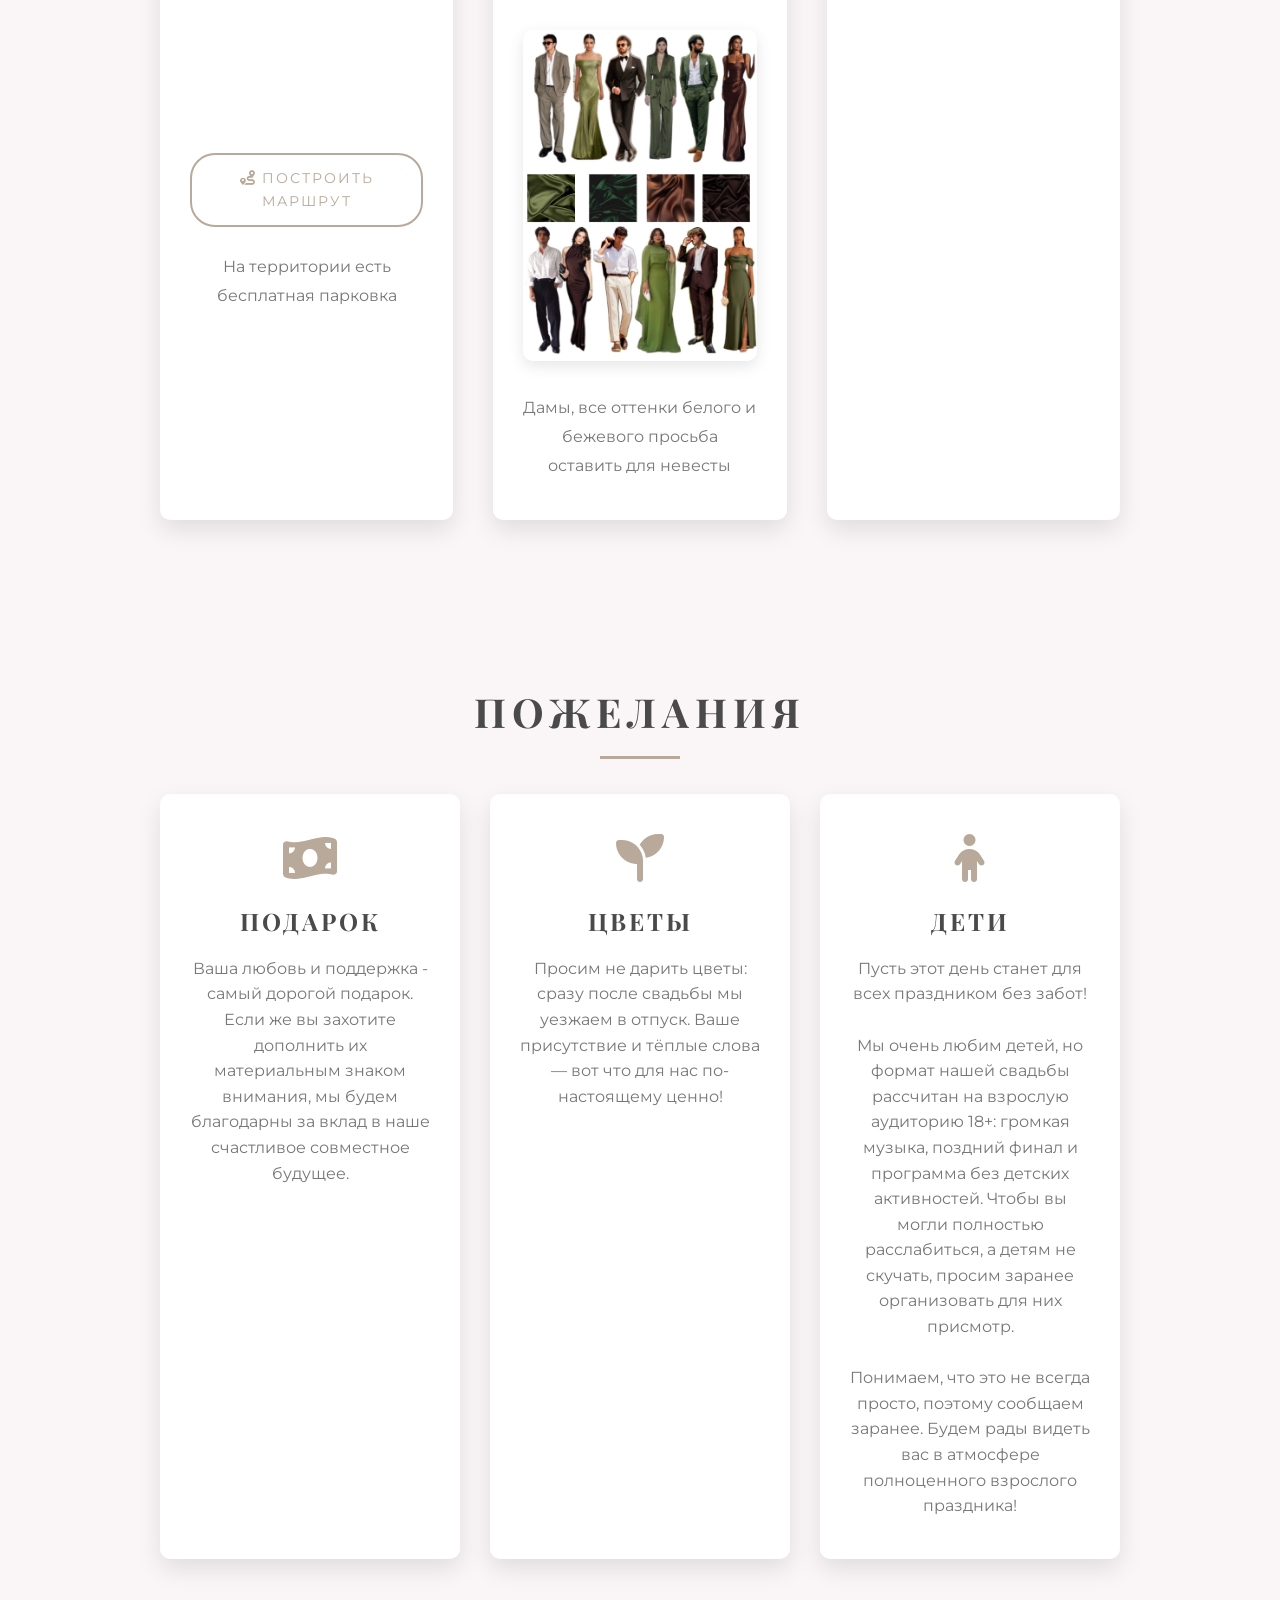
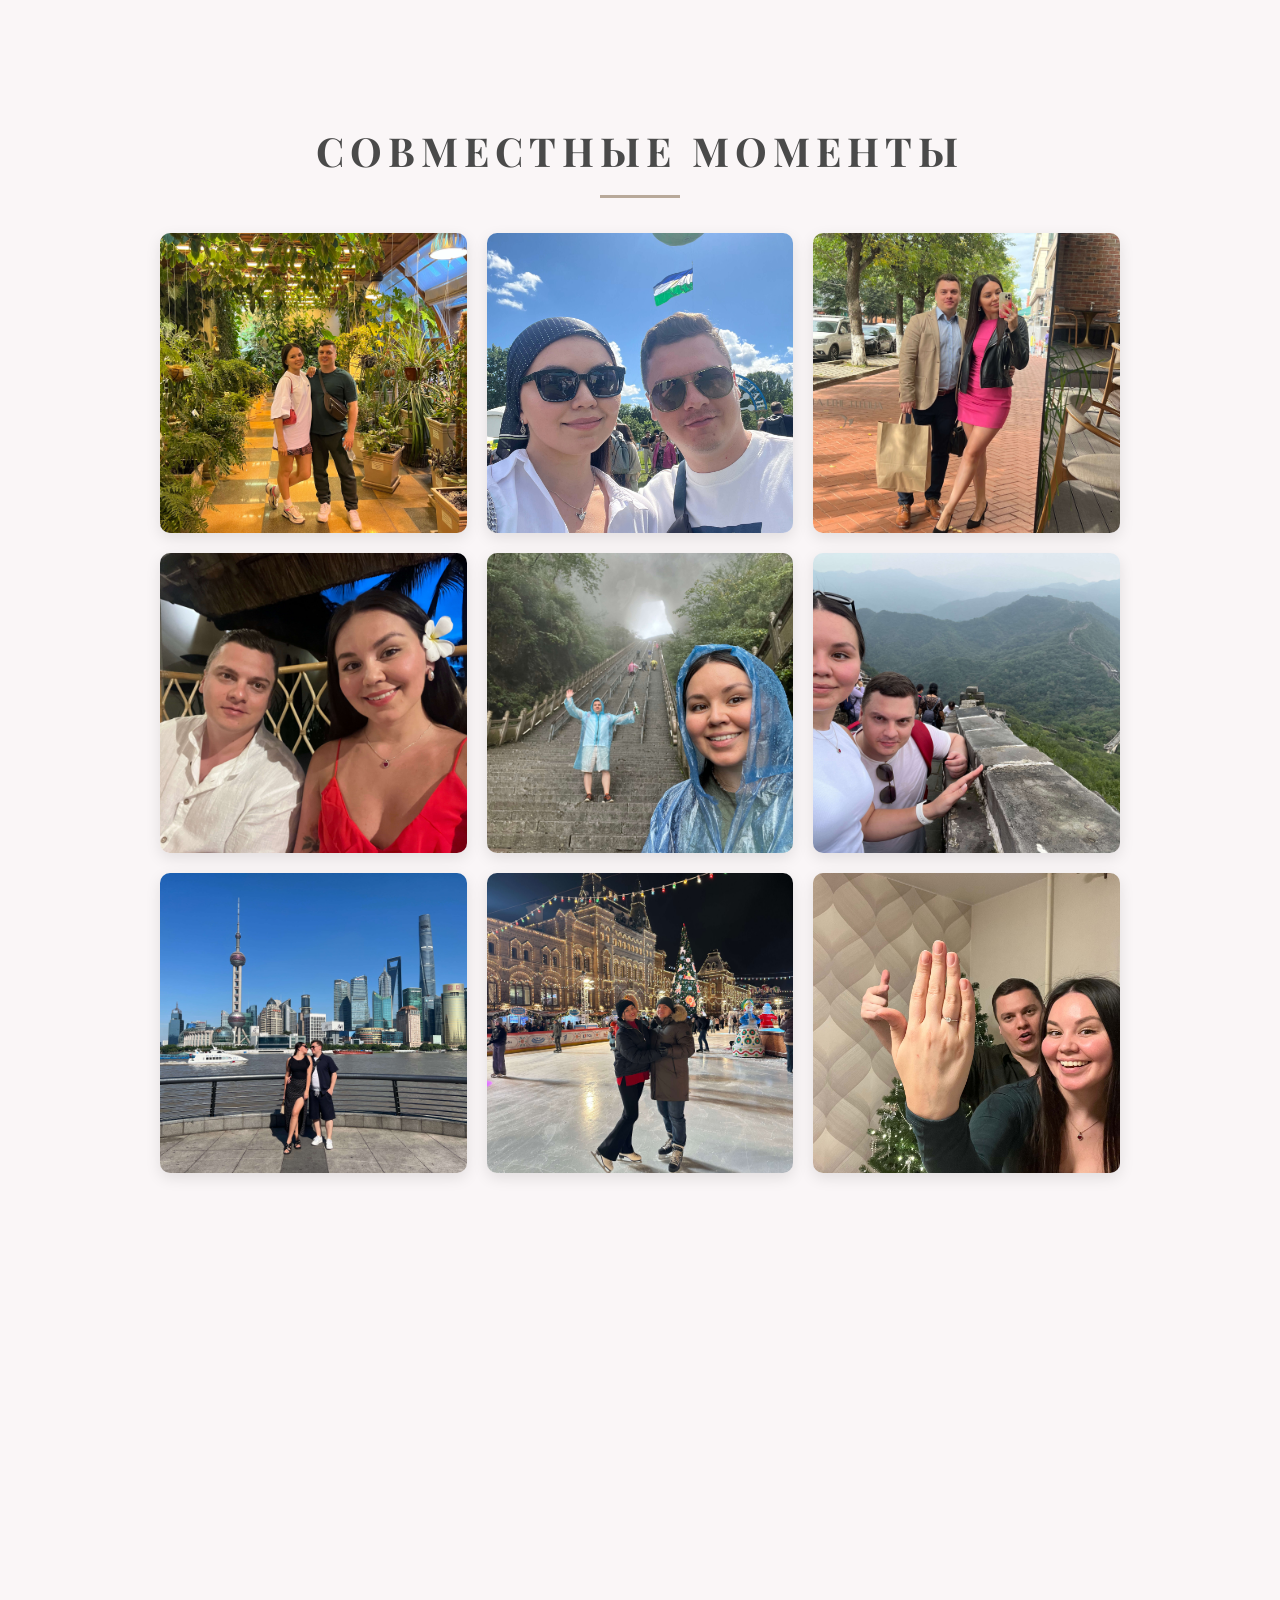
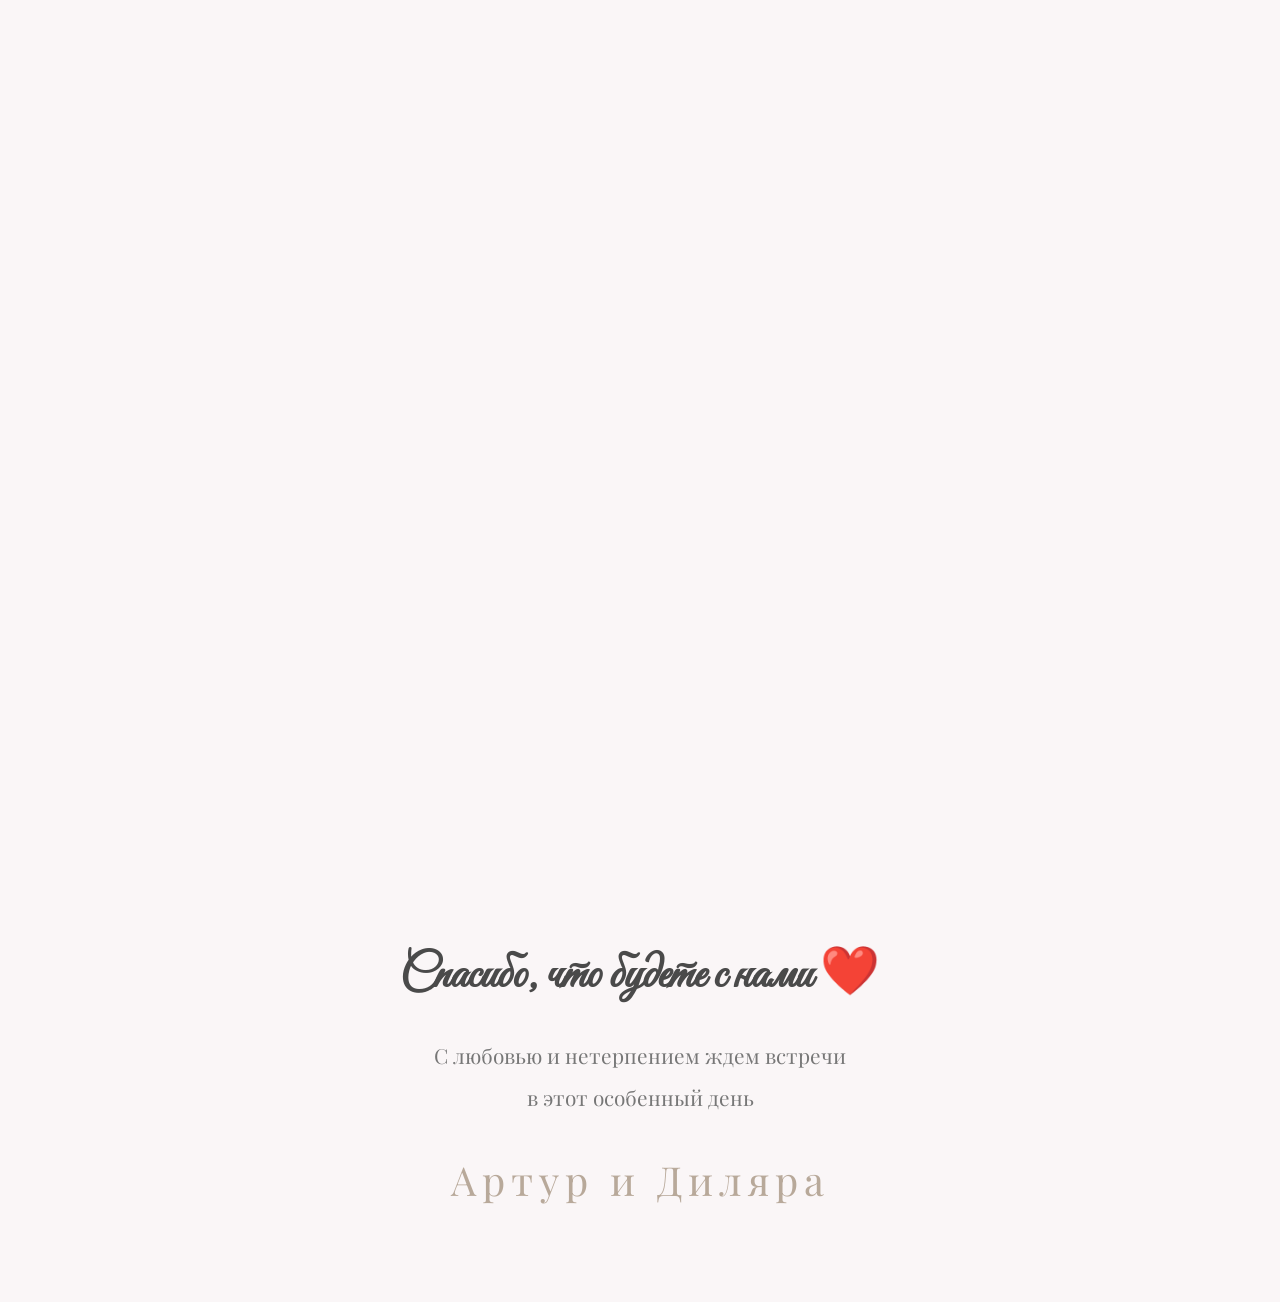
==== commit 21ddd9a2: "update code" ====
--- a/index.html
+++ b/index.html
@@ -171,7 +171,7 @@
             </div>
 
             <div class="detail-card">
-                <i class="fas fa-heart detail-icon"></i>
+                <i class="fas fa-dance detail-icon"></i>
                 <h3>Конкурсы/Традиции</h3>
                 <p>Денежных конкурсов не будет. Но мы сохраним старинную татарскую традицию — танец невесты на подносе.
                     Для осыпания деньгами возьмите, пожалуйста, немного наличных.</p>
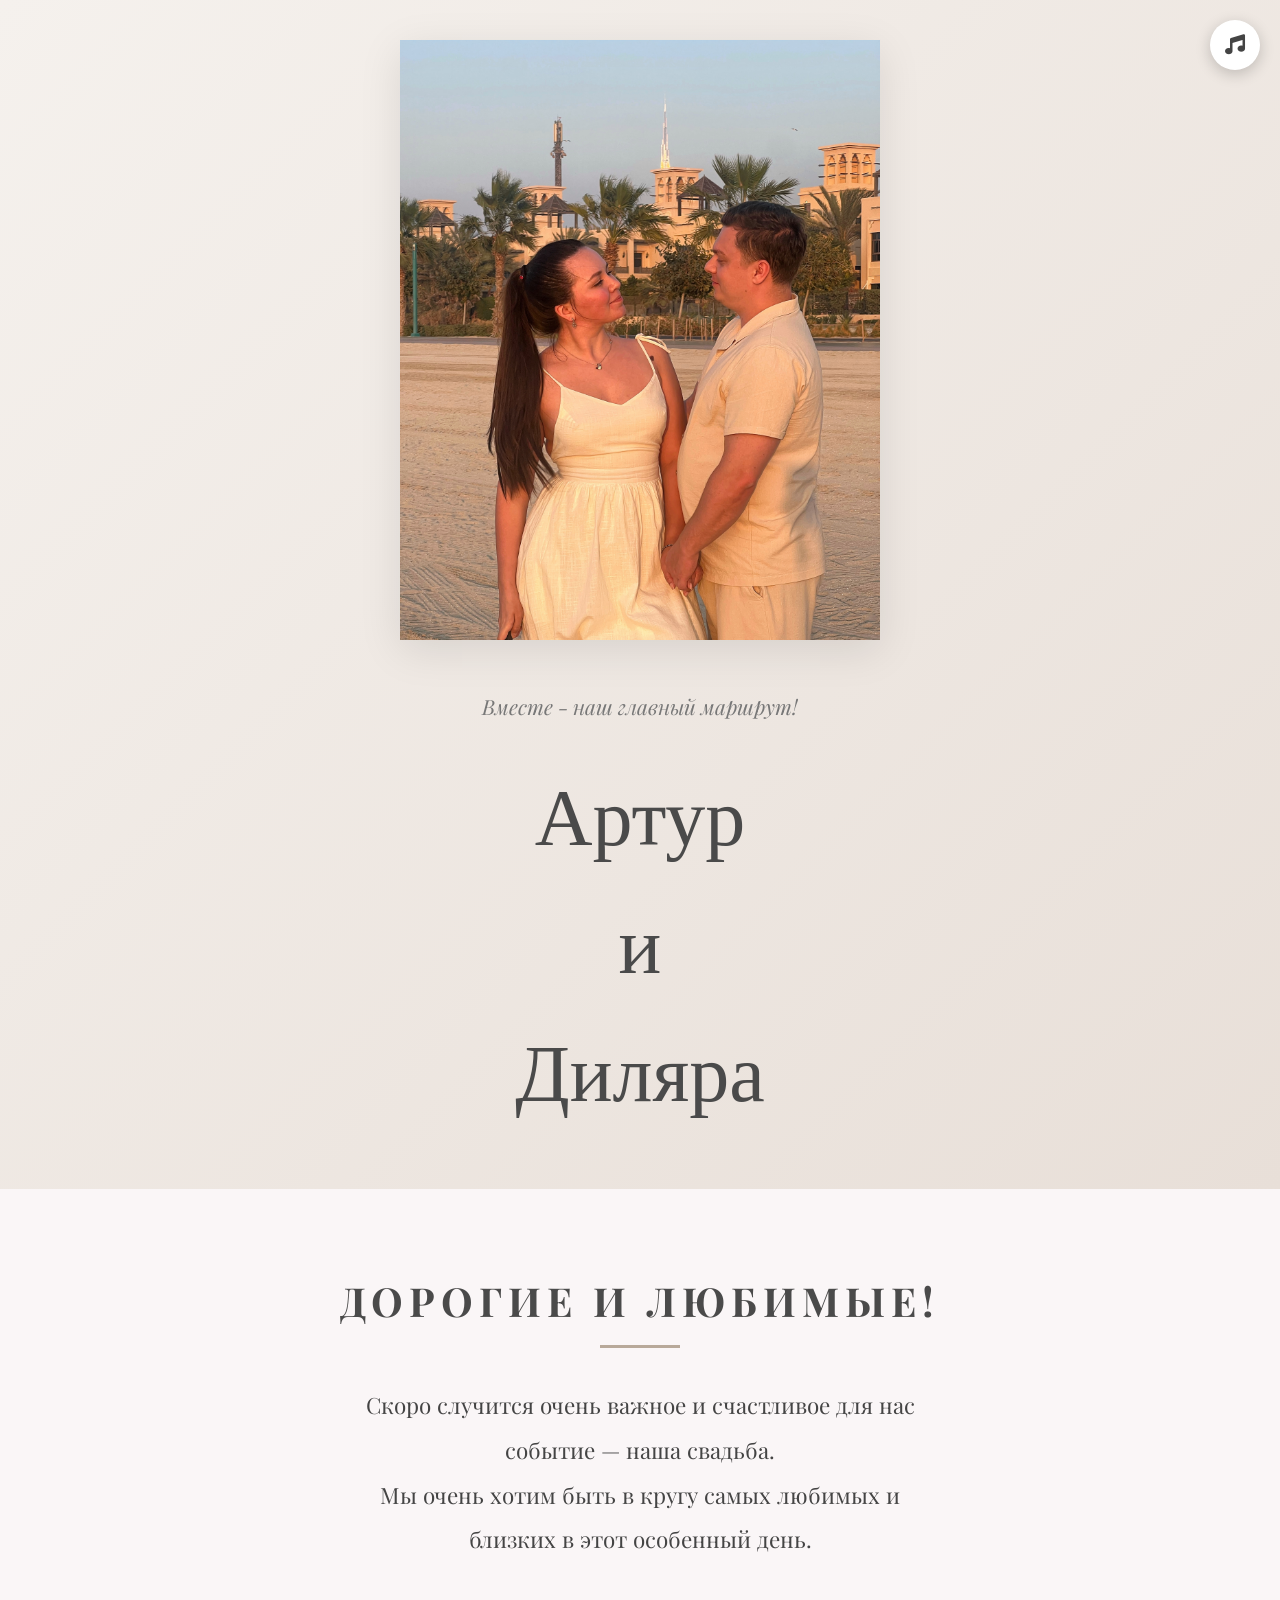
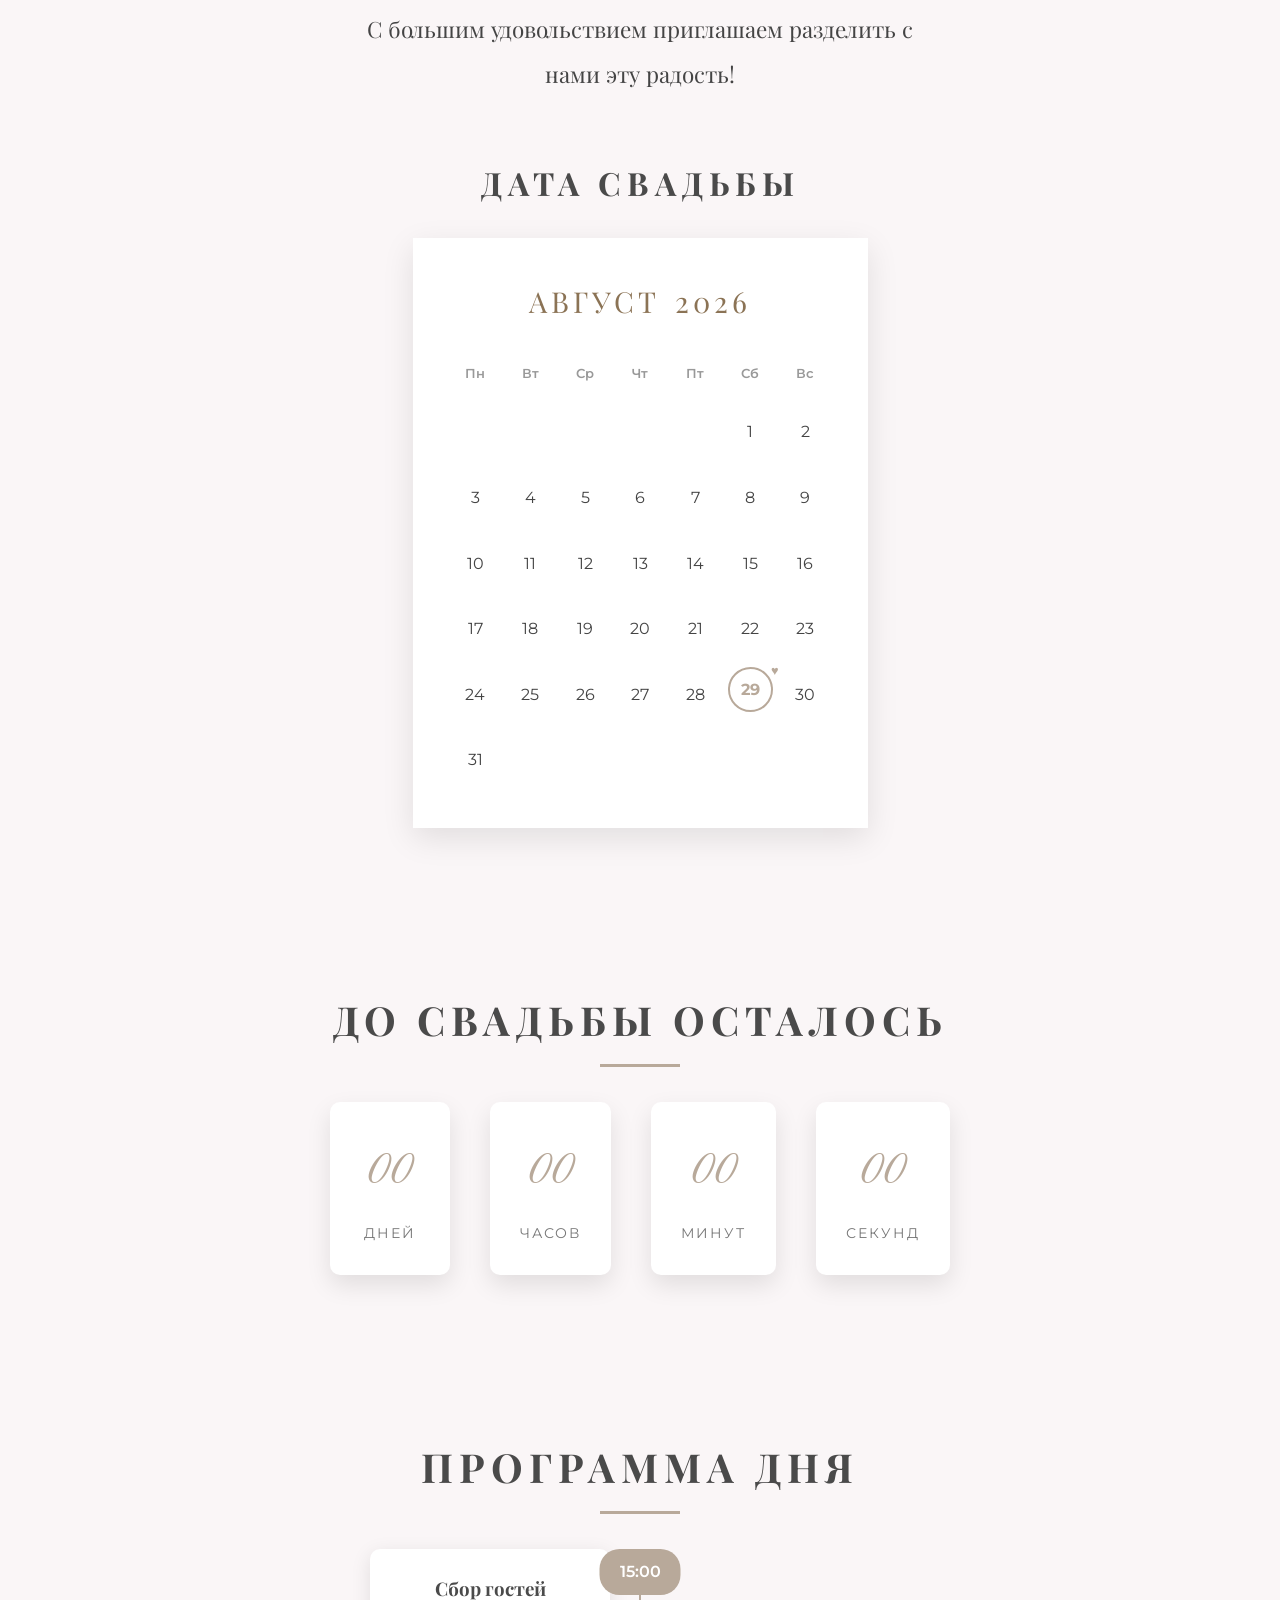
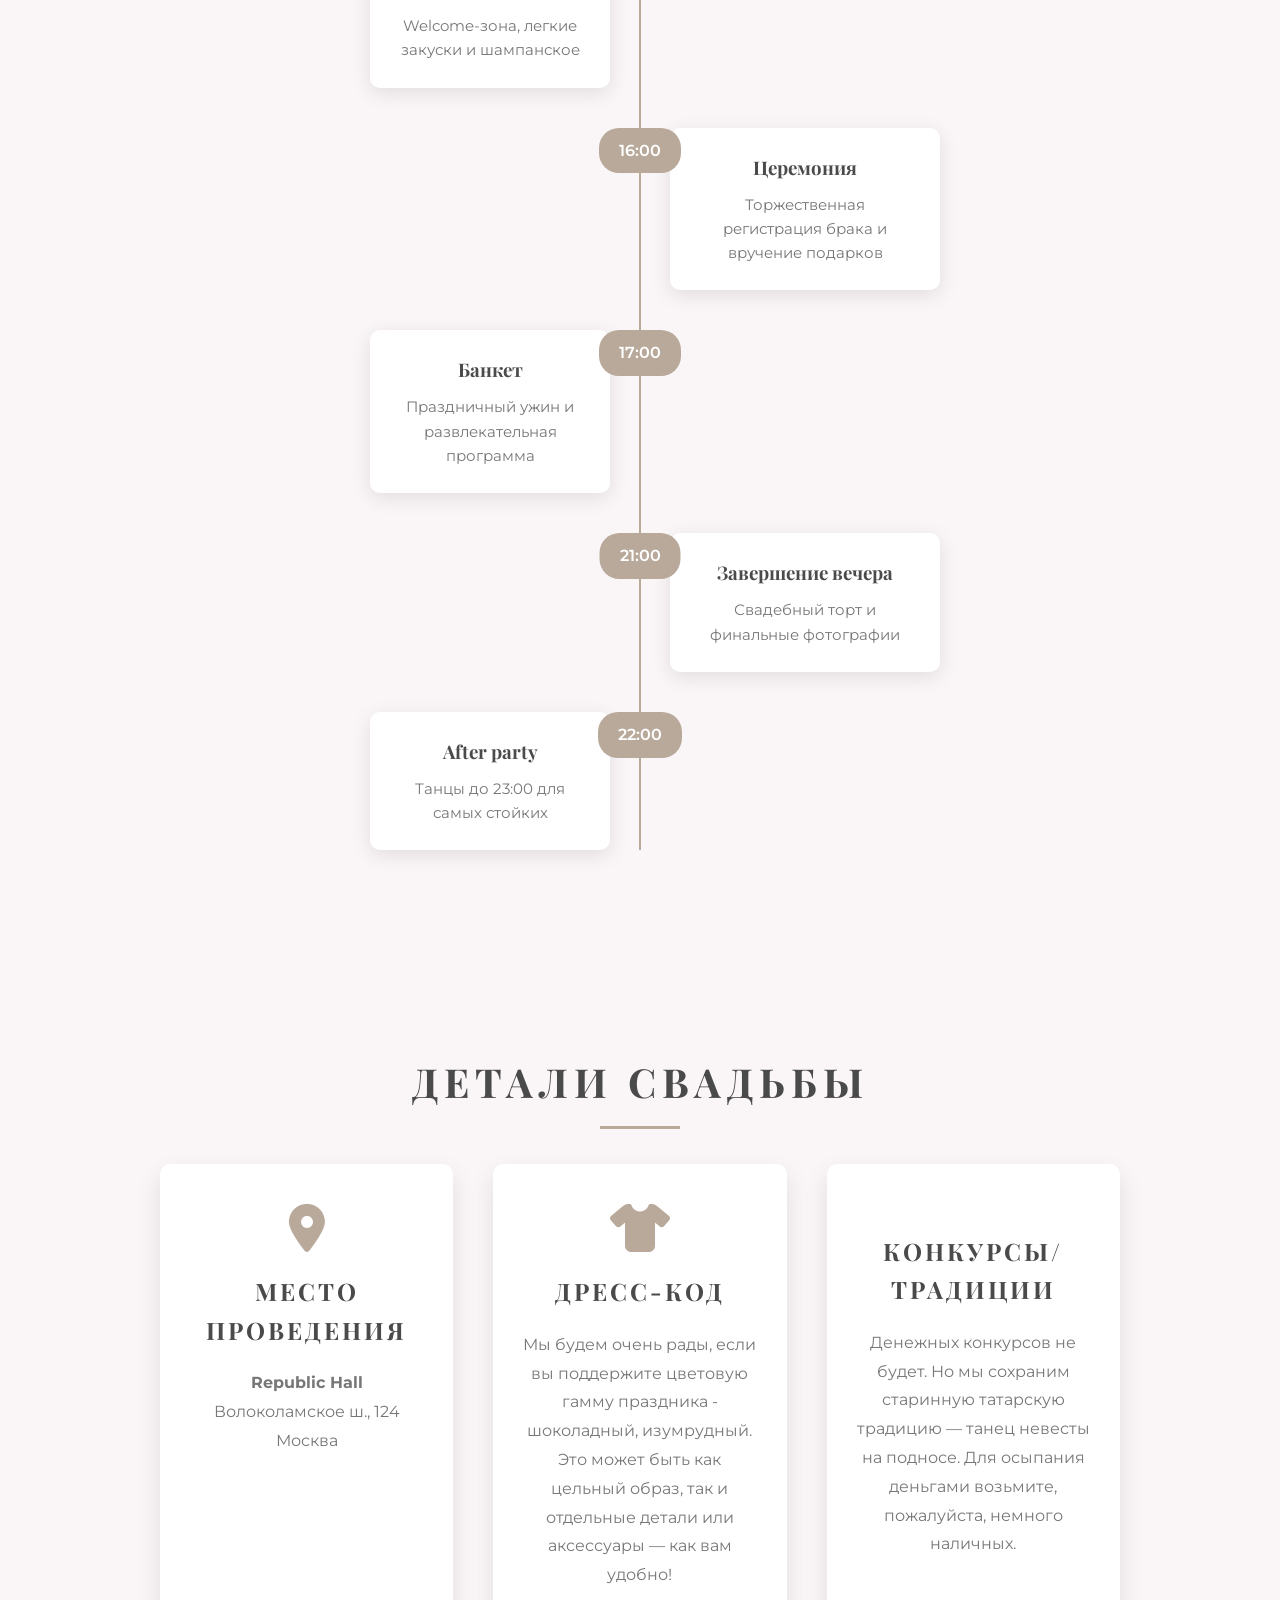
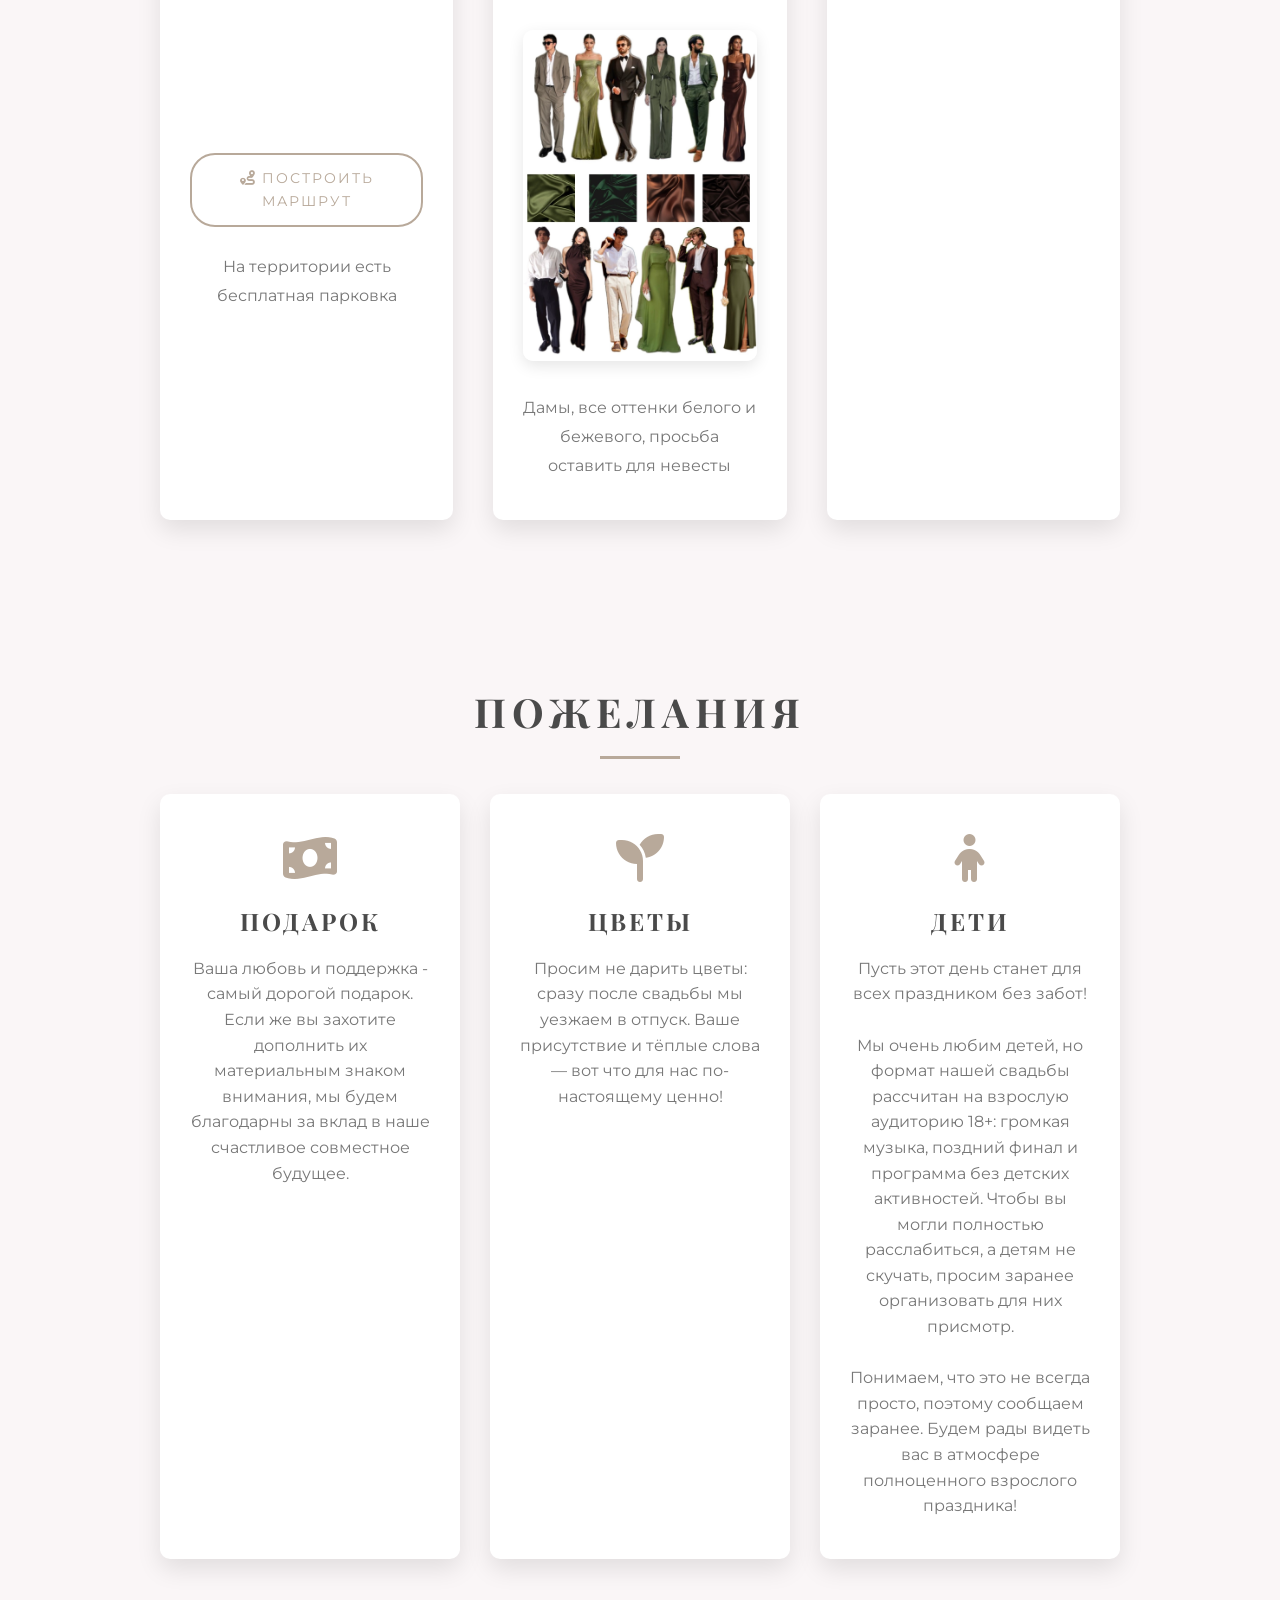
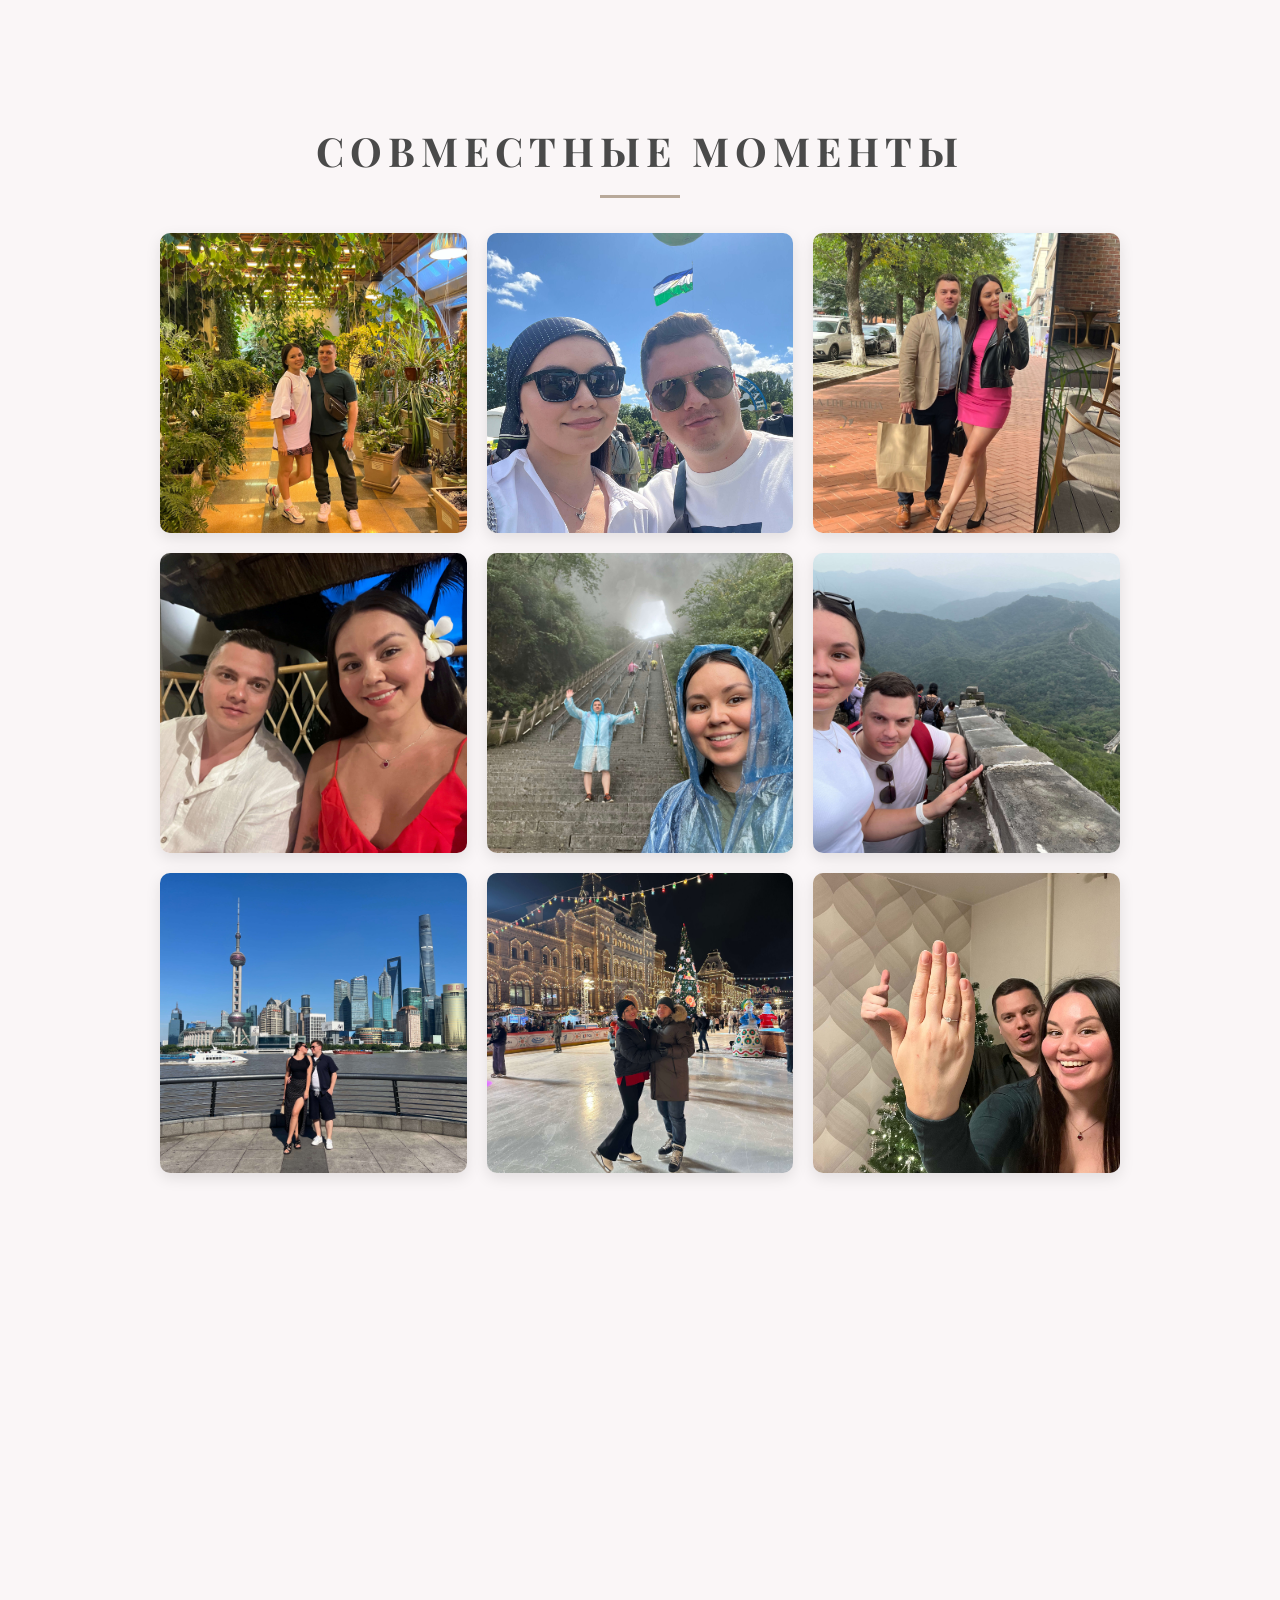
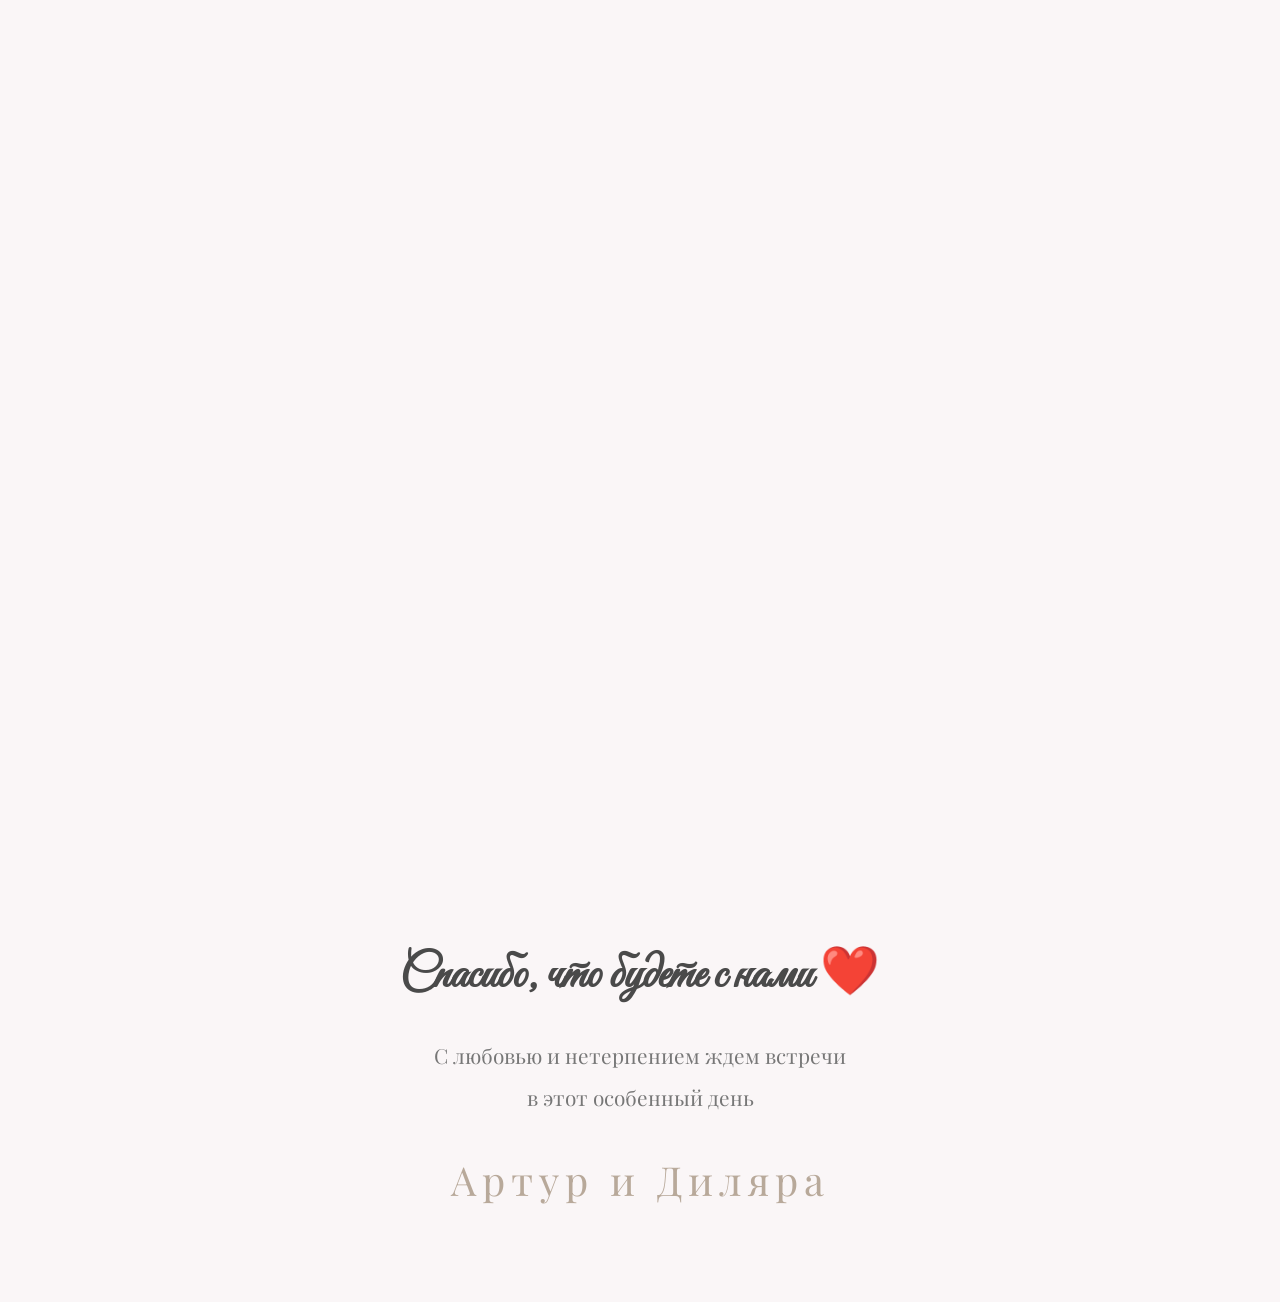
==== commit a82d31b1: "update code" ====
--- a/index.html
+++ b/index.html
@@ -167,16 +167,15 @@
                     <img src="images/other/dresscode.jpg" alt="Цветовая гамма свадьбы" style="width: 100%; max-width:
                     400px; border-radius: 10px; margin-top: 20px; box-shadow: 0 5px 15px rgba(0,0,0,0.1);">
                 </div>
-                <br><p>Дамы, все оттенки белого и бежевого просьба оставить для невесты</p>
+                <br><p>Дамы, все оттенки белого и бежевого, просьба оставить для невесты</p>
             </div>
 
             <div class="detail-card">
-                <i class="fas fa-dance detail-icon"></i>
+                <i class="fas fa-person-dancing detail-icon"></i>
                 <h3>Конкурсы/Традиции</h3>
                 <p>Денежных конкурсов не будет. Но мы сохраним старинную татарскую традицию — танец невесты на подносе.
                     Для осыпания деньгами возьмите, пожалуйста, немного наличных.</p>
             </div>
-
         </div>
     </section>
 
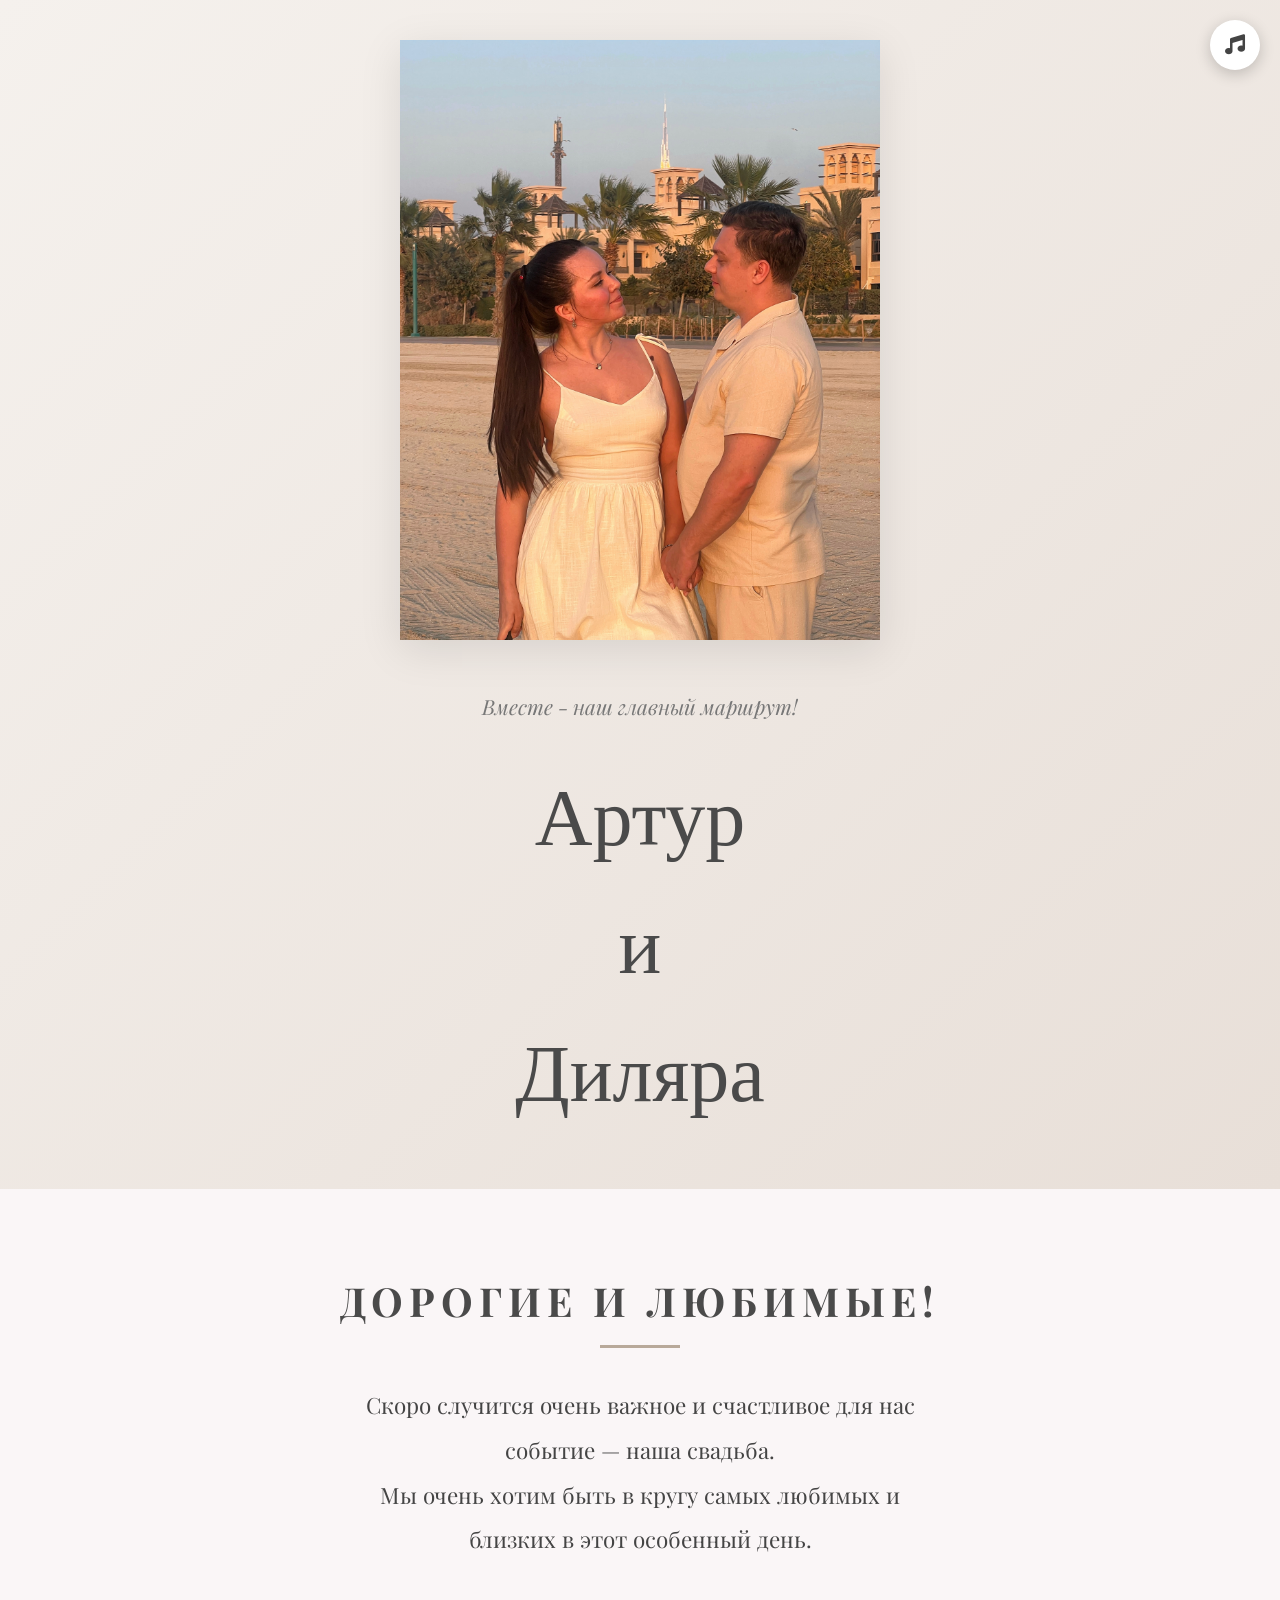
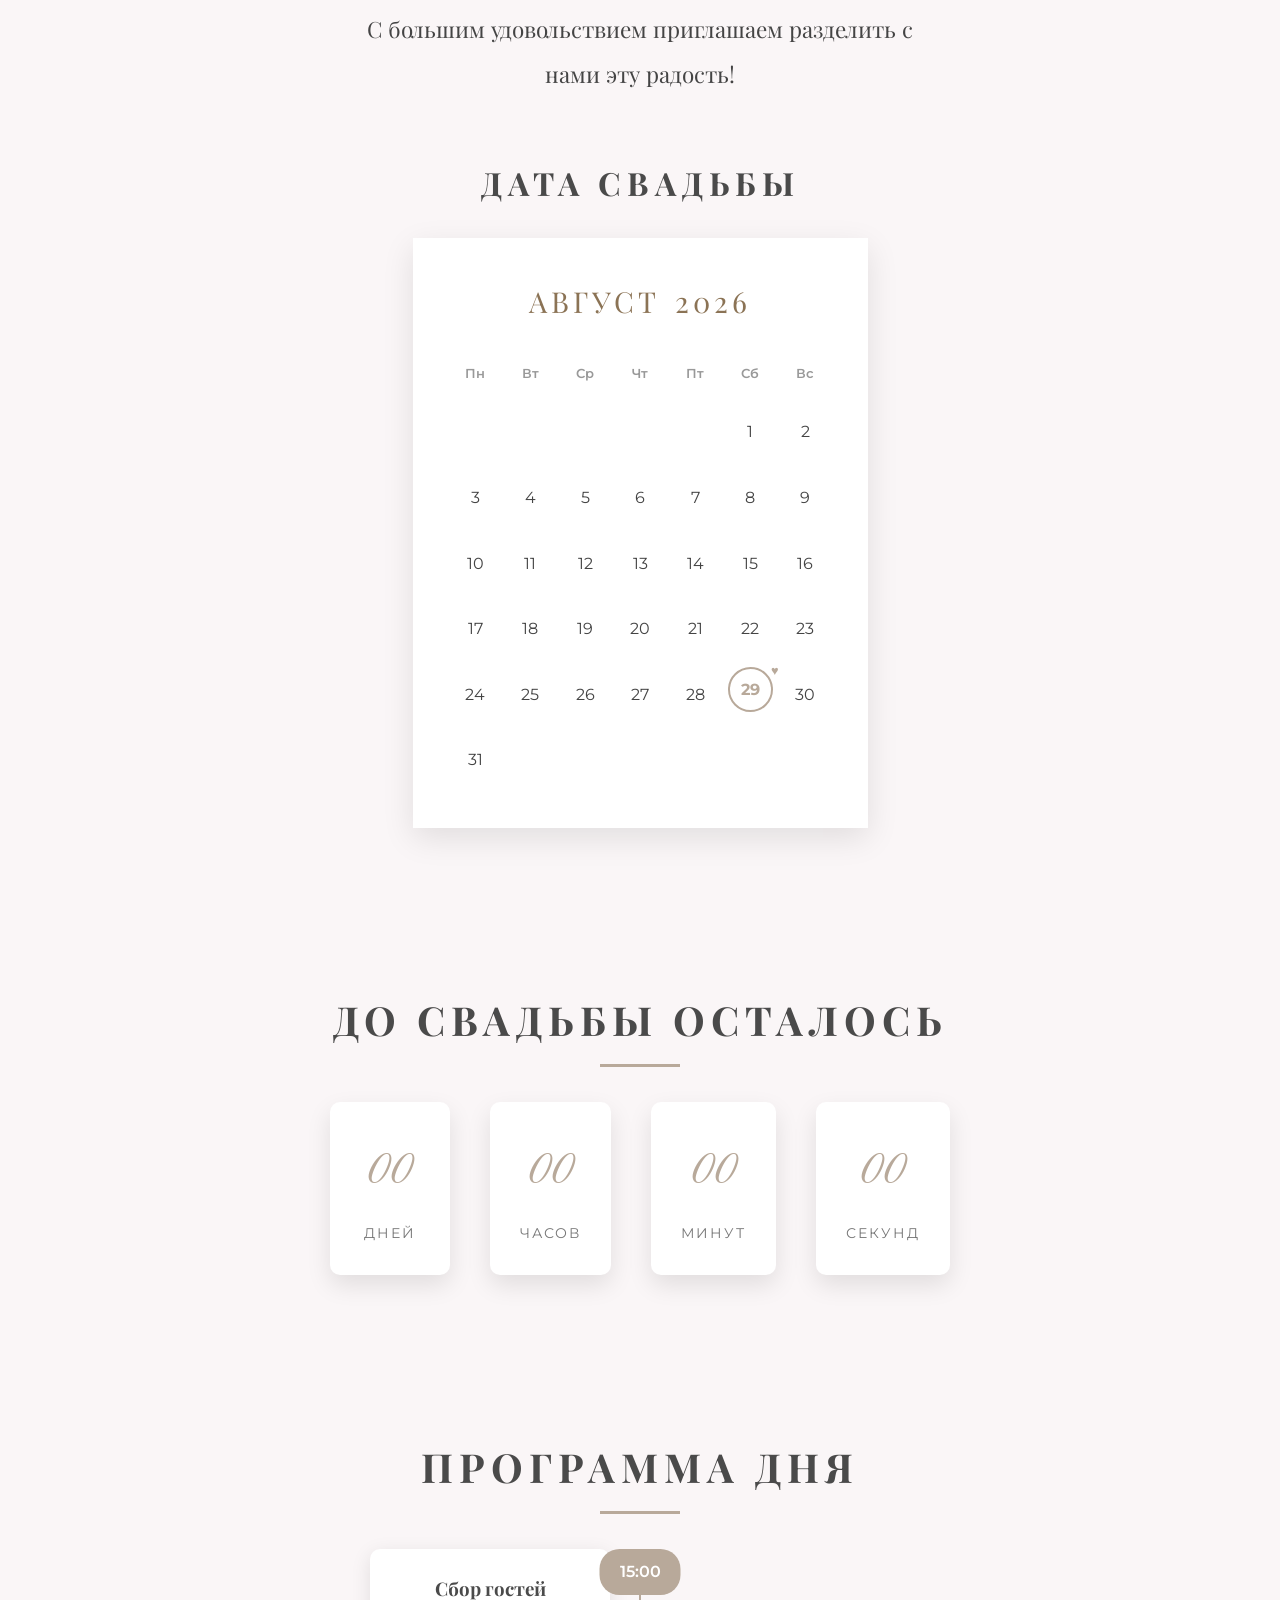
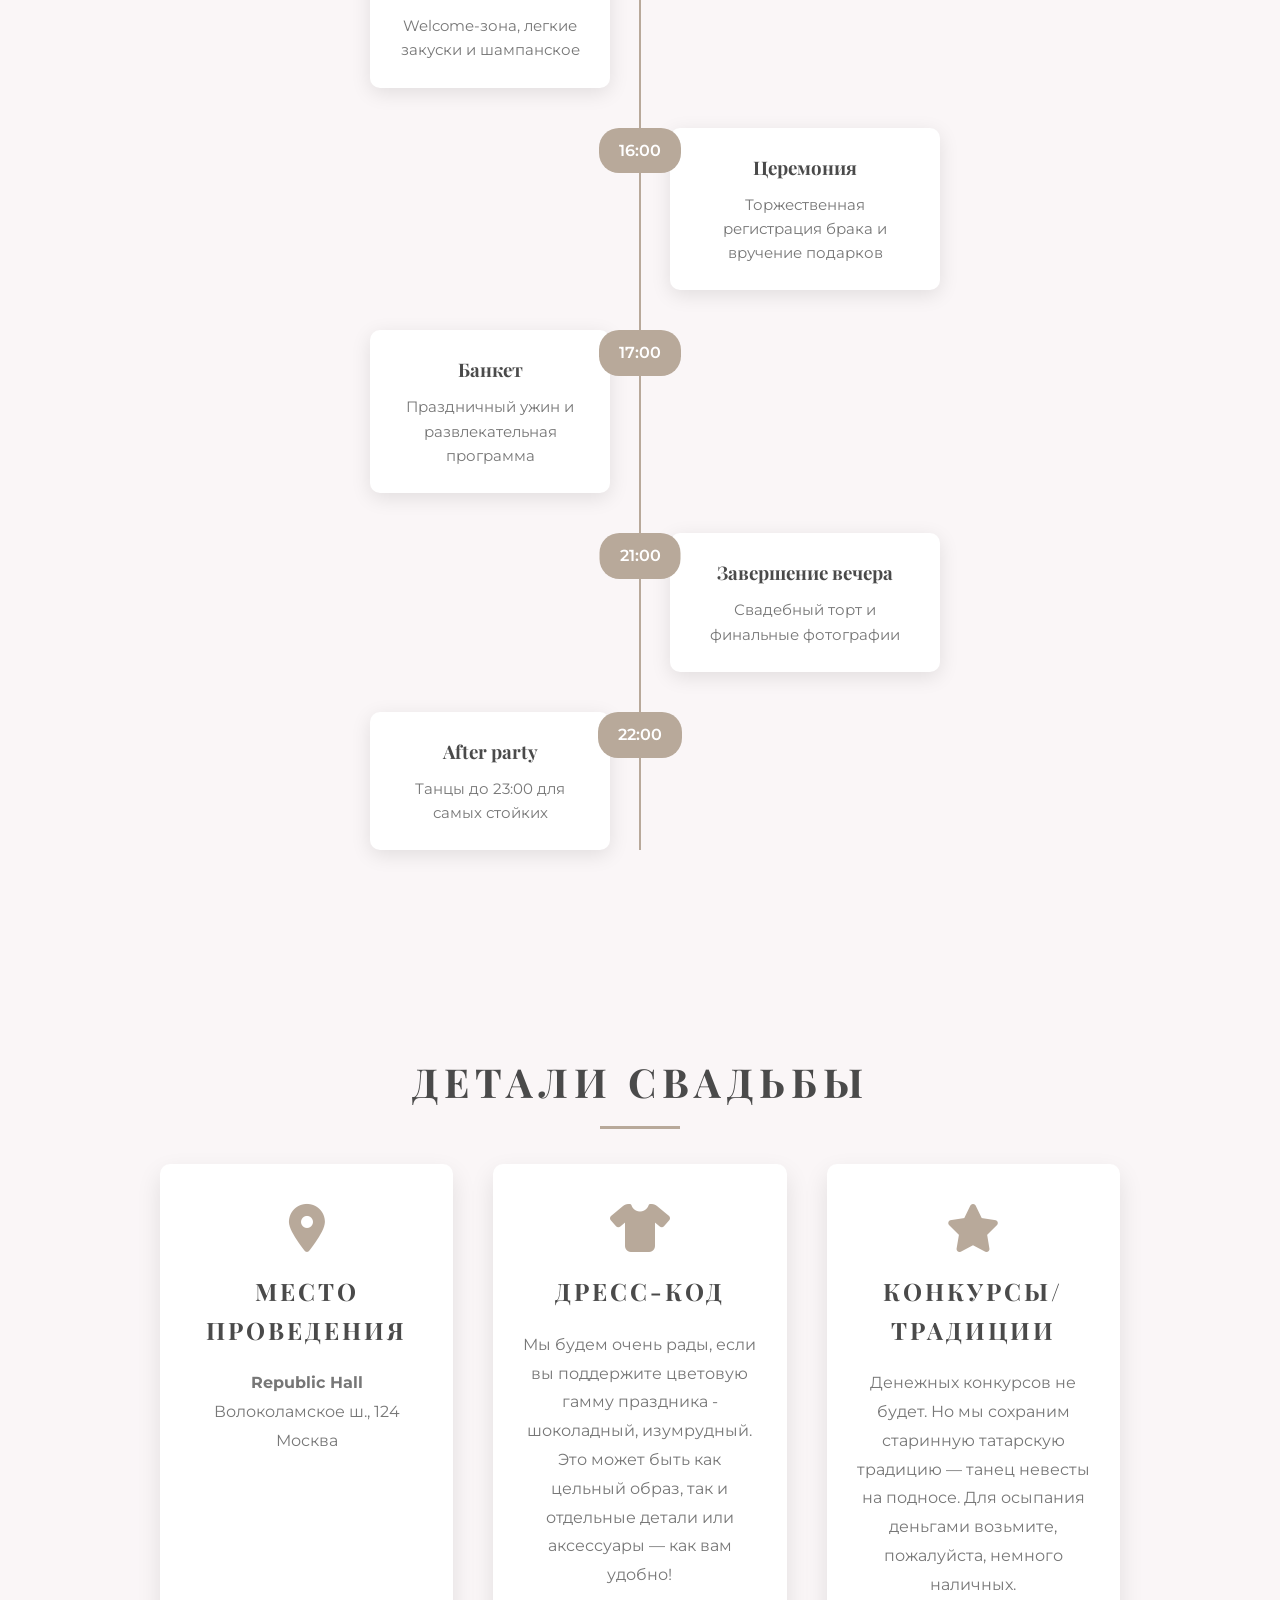
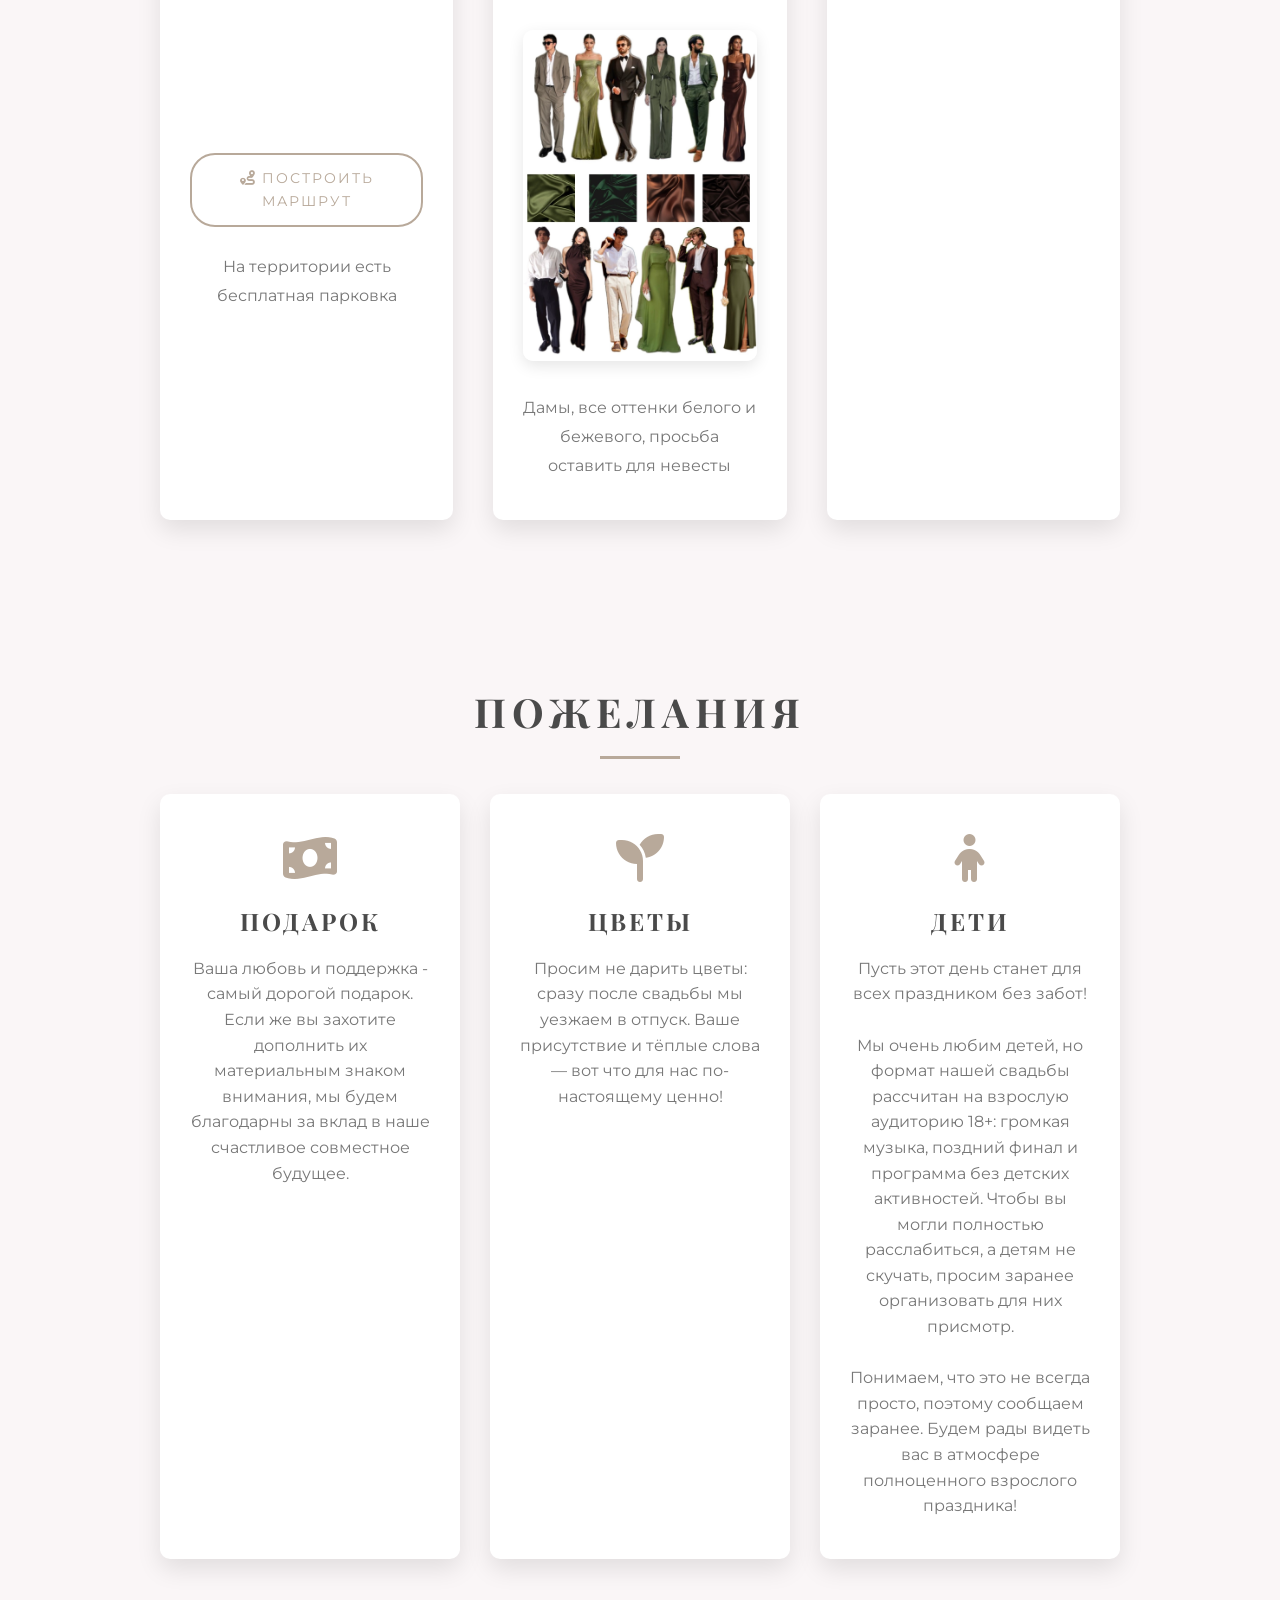
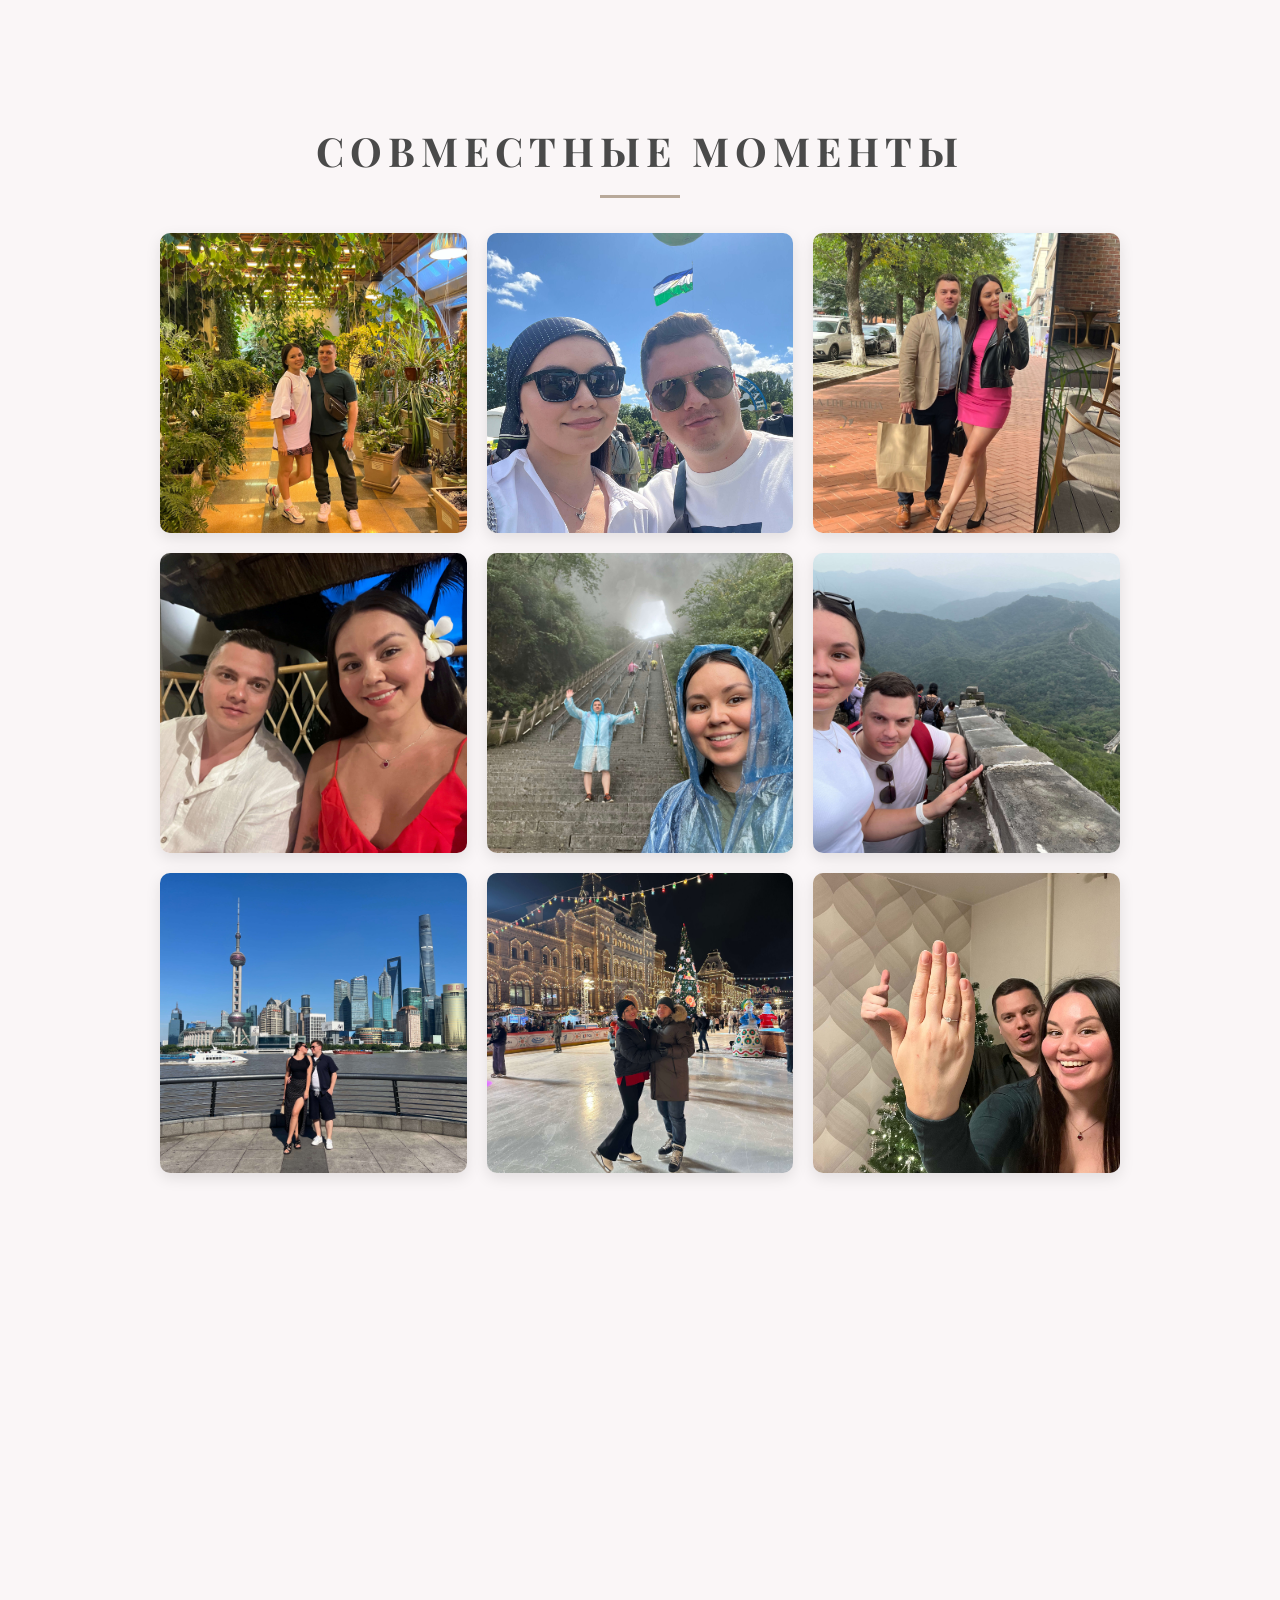
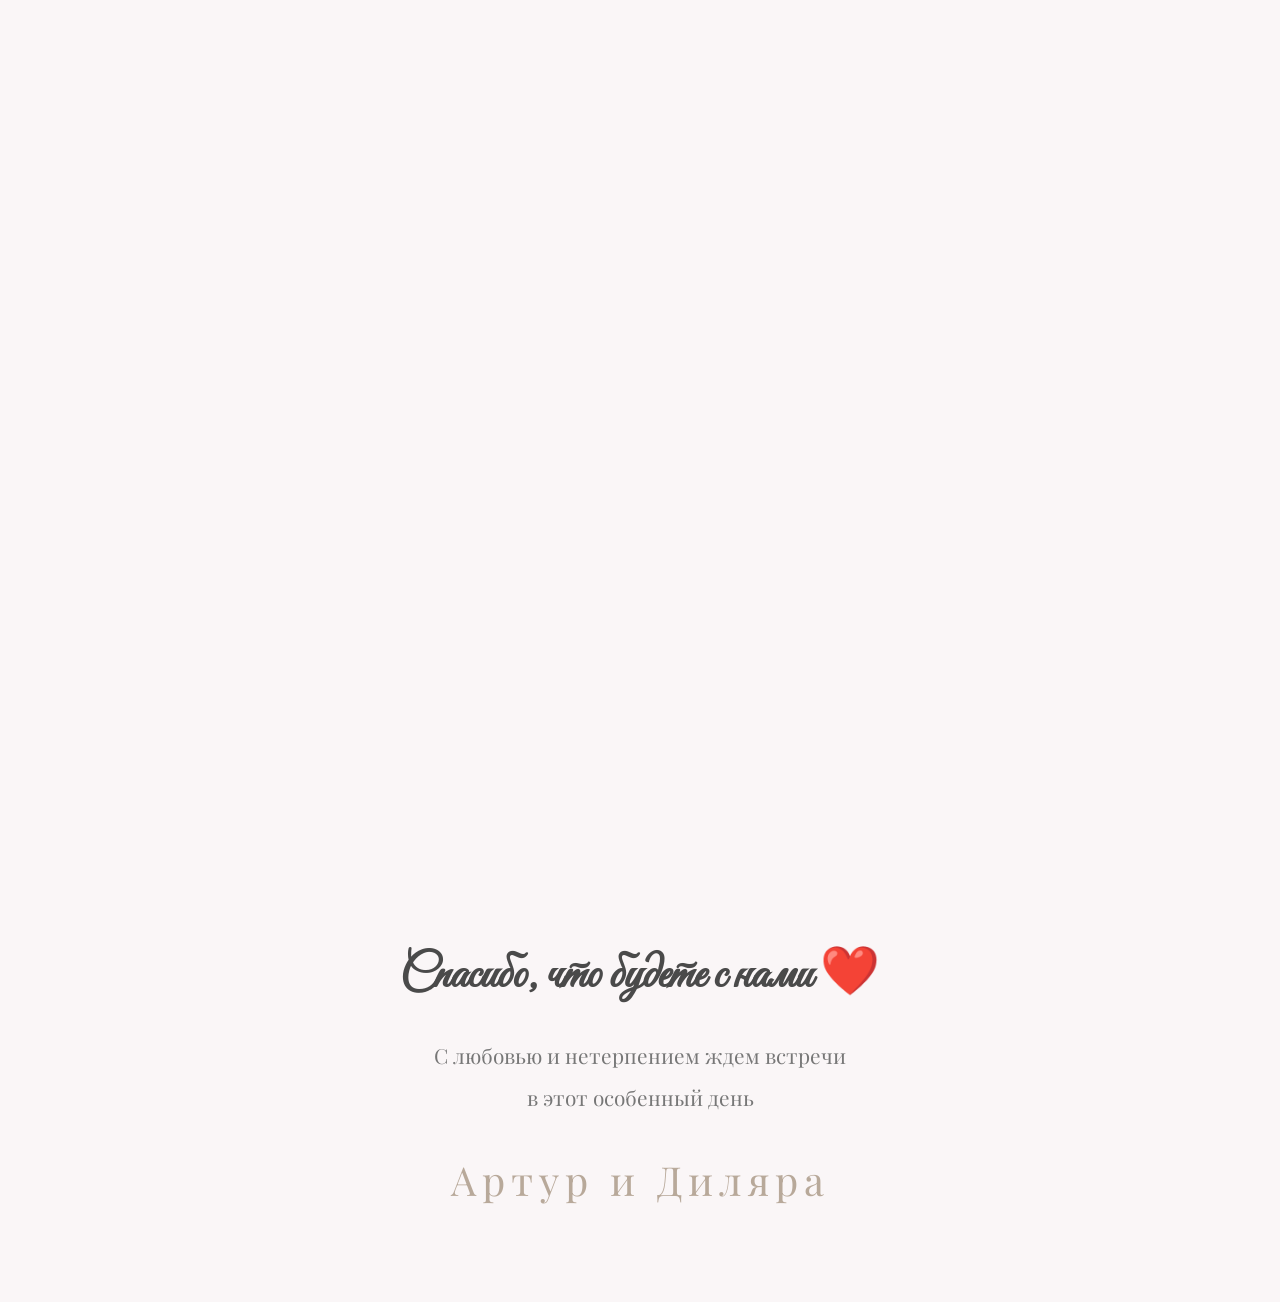
==== commit 8d06dae2: "update code" ====
--- a/index.html
+++ b/index.html
@@ -171,7 +171,7 @@
             </div>
 
             <div class="detail-card">
-                <i class="fas fa-person-dancing detail-icon"></i>
+                <i class="fas fa-star detail-icon"></i>
                 <h3>Конкурсы/Традиции</h3>
                 <p>Денежных конкурсов не будет. Но мы сохраним старинную татарскую традицию — танец невесты на подносе.
                     Для осыпания деньгами возьмите, пожалуйста, немного наличных.</p>
